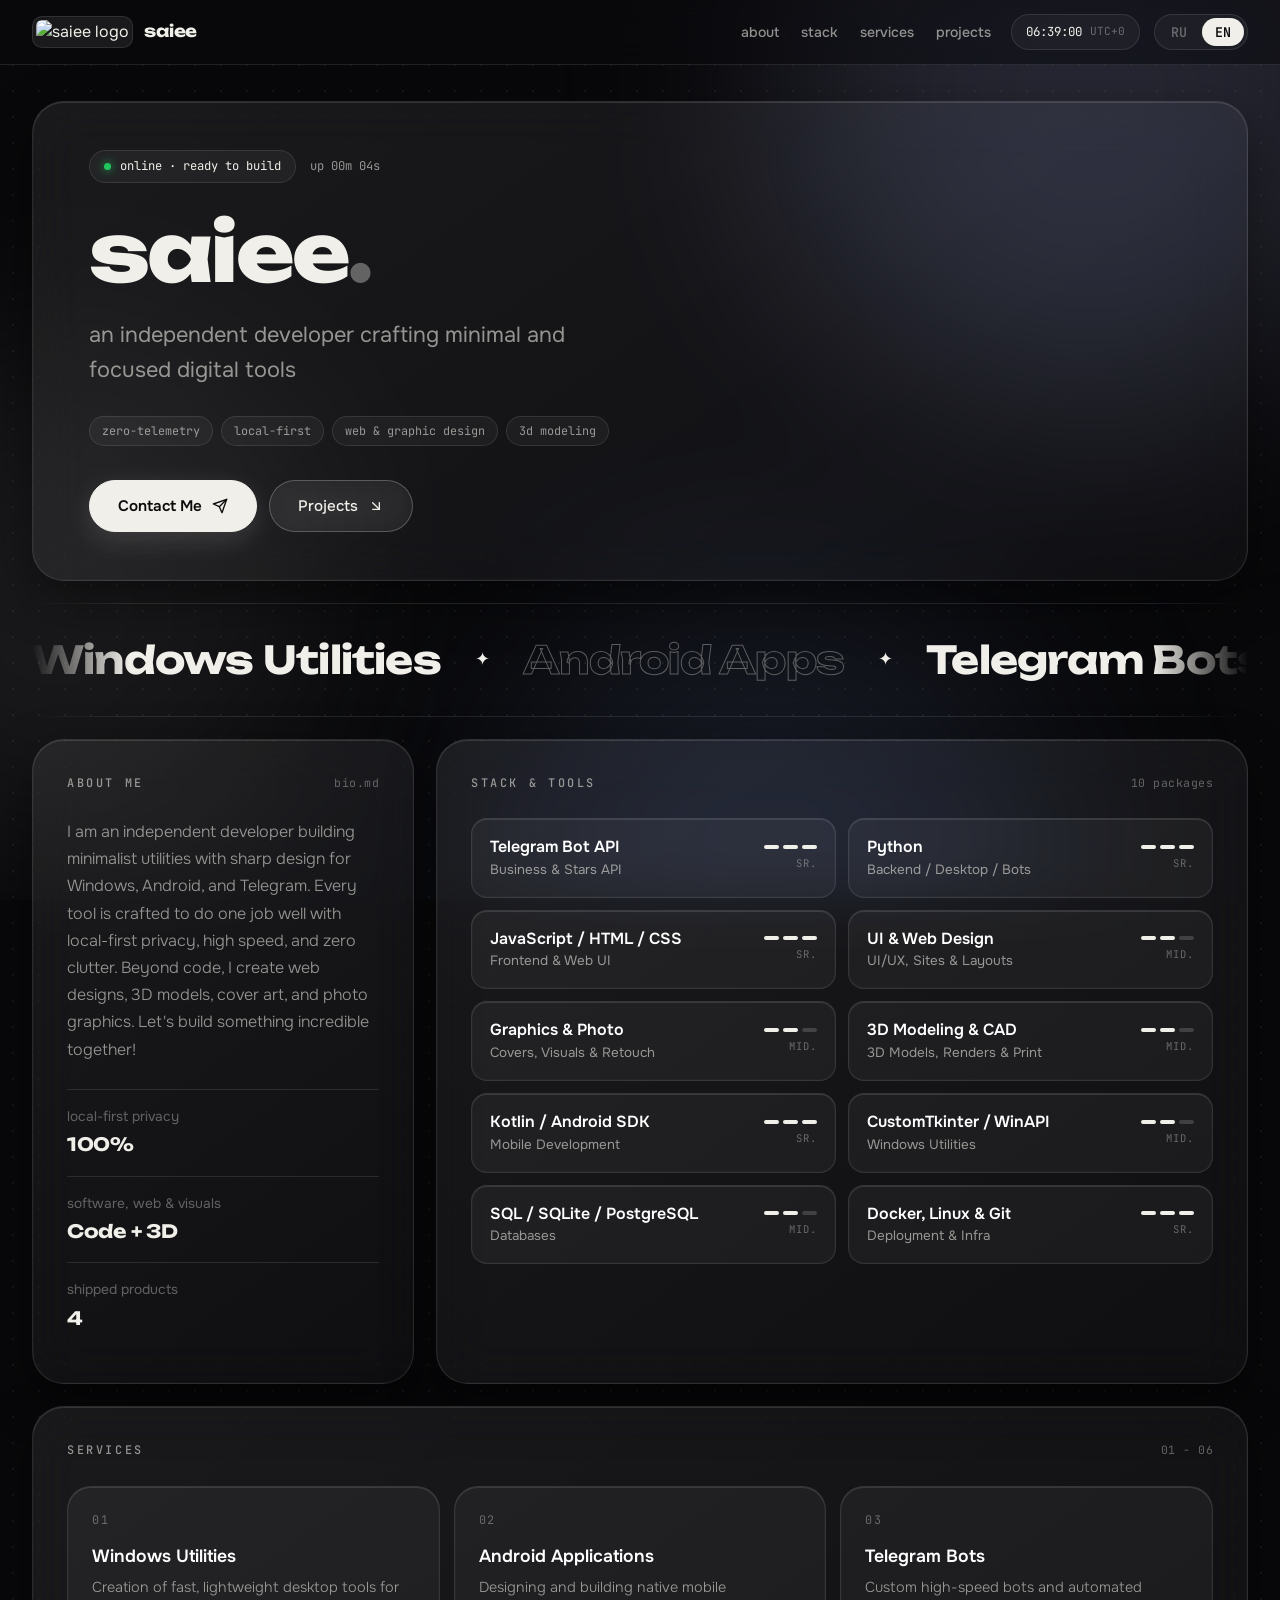
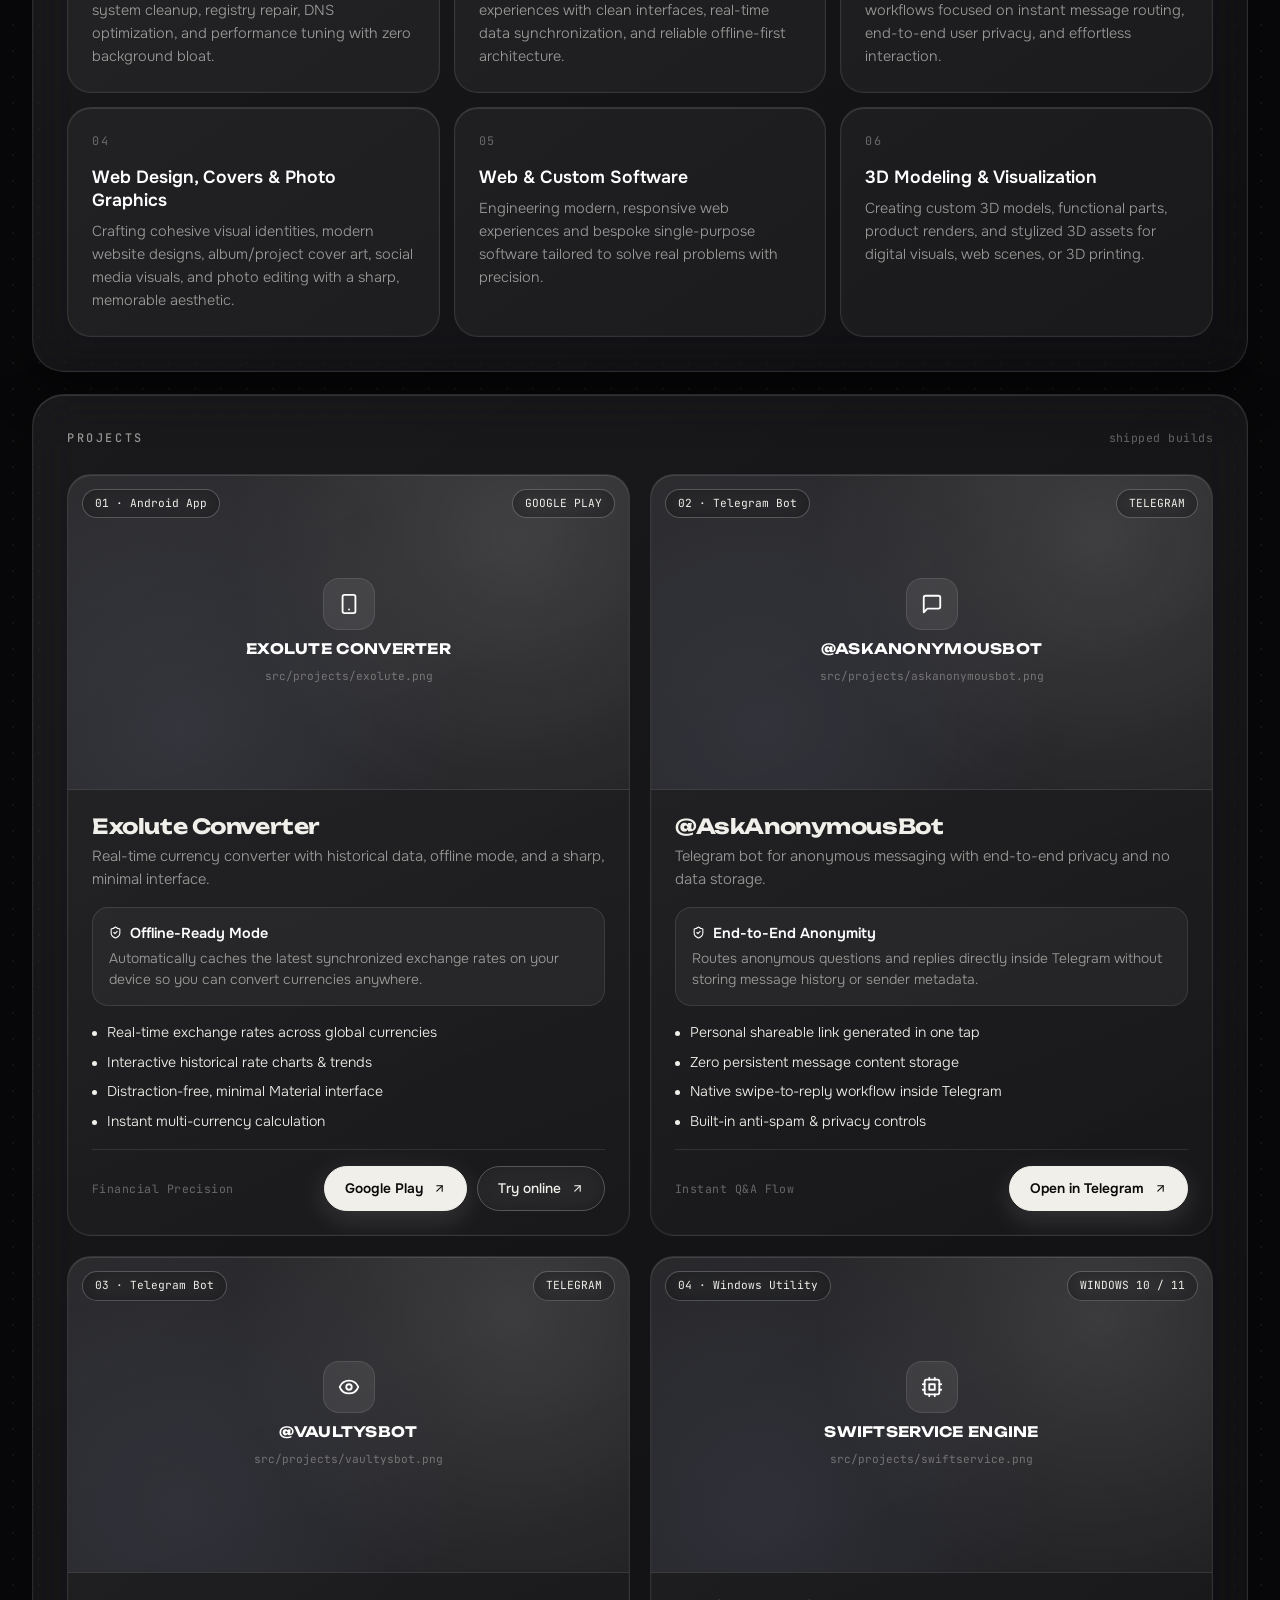
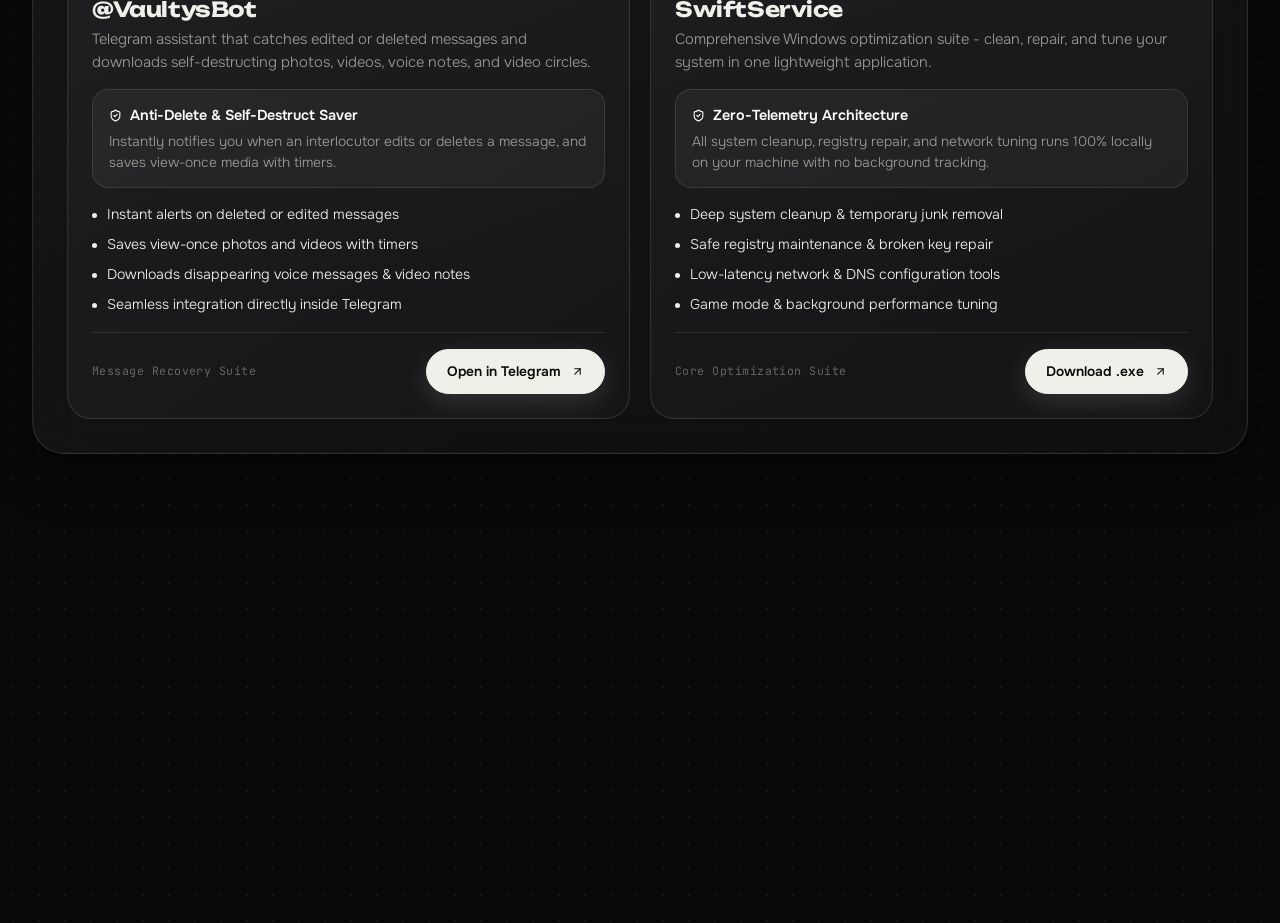
==== index.html @ 6a2e7cfb "Rebrand website to saiee at saiees.github.io" ====
<!DOCTYPE html>
<html lang="en">
<head>
  <meta charset="UTF-8" />
  <meta name="viewport" content="width=device-width, initial-scale=1.0" />
  <title>saiee</title>
  <meta name="description" content="Independent developer & designer building minimalist utilities for Windows, Android, and Telegram, alongside web design, 3D modeling, cover art, and photo editing." />
  <meta name="theme-color" content="#0A0A0A" />

  <meta property="og:type" content="website" />
  <meta property="og:title" content="saiee" />
  <meta property="og:description" content="Independent developer & designer crafting minimal digital tools, web interfaces, 3D models, and visual graphics." />
  <meta property="og:image" content="src/logo/nobg%20logo.png" />
  <meta name="twitter:card" content="summary" />

  <link rel="icon" type="image/png" href="src/logo/nobg%20logo.png" />
  <link rel="preconnect" href="https://fonts.googleapis.com" />
  <link rel="preconnect" href="https://fonts.gstatic.com" crossorigin />
  <link href="https://fonts.googleapis.com/css2?family=Unbounded:wght@500;600;700;800&family=Onest:wght@300;400;500;600;700&family=JetBrains+Mono:wght@400;500;600&display=swap" rel="stylesheet" />

  <link rel="stylesheet" href="style.css" />
  <meta name="google-site-verification" content="1pa9FhdwKQm_BB3OlZ02bd_W0ELYXAz_PWxXoKS_qEU" />
</head>
<body>
  <div class="bg-orbs" aria-hidden="true"><span class="orb orb-1"></span><span class="orb orb-2"></span><span class="orb orb-3"></span></div>

  <header class="site-header">
    <div class="header-inner">
      <a href="#" class="brand">
        <picture>
          <source srcset="src/logo/nobg%20logo.webp" type="image/webp" />
          <img src="src/logo/nobg%20logo.png" alt="saiee logo" class="brand-logo" width="32" height="32" decoding="async" />
        </picture>
        <span class="brand-name">saiee</span>
      </a>

      <div class="header-right">
        <nav class="header-nav" aria-label="Primary Navigation">
          <button type="button" data-scroll="about" data-i18n="nav.about" class="nav-link">about</button>
          <button type="button" data-scroll="stack" data-i18n="nav.stack" class="nav-link">stack</button>
          <button type="button" data-scroll="services" data-i18n="nav.services" class="nav-link">services</button>
          <button type="button" data-scroll="projects" data-i18n="nav.projects" class="nav-link">projects</button>
        </nav>

        <div class="clock-pill" title="Local Time">
          <span id="live-clock">--:--:--</span>
          <span id="live-tz" class="clock-tz"></span>
        </div>

        <div class="lang-switch" role="group" aria-label="Language switcher">
          <button type="button" data-lang="ru" class="lang-btn">RU</button>
          <button type="button" data-lang="en" class="lang-btn active">EN</button>
        </div>
      </div>
    </div>
  </header>

  <div class="page-container">



    <main class="main-stack">
      <section class="card hero-card" data-fade>
        <div class="hero-grid">
          <div class="hero-main">
            <div class="status-bar">
              <div class="status-pill">
                <span class="status-dot"></span>
                <span data-i18n="hero.status">online · ready to build</span>
              </div>
              <span class="meta-item" title="Session Uptime">
                <span data-i18n="hero.uptime">up</span>
                <span id="live-uptime">00m 00s</span>
              </span>
            </div>

            <h1 class="hero-title">saiee<span class="accent-dot">.</span></h1>

            <p class="hero-subtitle" data-i18n="hero.subtitle">
              an independent developer crafting minimal and focused digital tools
            </p>

            <div class="hero-tags">
              <span class="mini-tag">zero-telemetry</span>
              <span class="mini-tag">local-first</span>
              <span class="mini-tag">web & graphic design</span>
              <span class="mini-tag">3d modeling</span>
            </div>

            <div class="hero-actions">
              <button type="button" data-open-contact class="btn btn-primary">
                <span data-i18n="hero.contactBtn">Contact Me</span>
                <i data-icon="send" class="icon-sm"></i>
              </button>
              <button type="button" data-scroll="projects" class="btn btn-secondary">
                <span data-i18n="hero.projectsBtn">Projects</span>
                <i data-icon="arrow-down-right" class="icon-sm"></i>
              </button>
            </div>
          </div>
        </div>
      </section>

      <section class="marquee-card" aria-label="Tech stack ticker" data-fade>
        <div class="marquee-track" id="marquee-track"></div>
      </section>

      <div class="split-grid">
      <section id="about" class="card section-card" data-fade>
        <div class="section-head">
          <h2 class="section-title">
            <span data-i18n="about.title">about me</span>
          </h2>
          <span class="section-badge">bio.md</span>
        </div>

        <p class="about-paragraph" data-i18n="about.text">
          I am an independent developer building minimalist utilities with sharp design for Windows, Android, and Telegram. Every tool is crafted to do one job well with local-first privacy, high speed, and zero clutter. Beyond code, I create web designs, 3D models, cover art, and photo graphics. Let's build something incredible together!
        </p>

        <div class="stats-grid" id="stats-grid"></div>
      </section>

      <section id="stack" class="card section-card" data-fade>
        <div class="section-head">
          <h2 class="section-title">
            <span data-i18n="stack.title">stack & tools</span>
          </h2>
          <span class="section-badge" id="stack-count">dependencies</span>
        </div>

        <div id="stack-list" class="stack-grid"></div>
      </section>

      </div>

      <section id="services" class="card section-card" data-fade>
        <div class="section-head">
          <h2 class="section-title">
            <span data-i18n="services.title">services</span>
          </h2>
          <span class="section-badge">01 - 06</span>
        </div>

        <div id="services-list" class="services-list"></div>
      </section>

      <section id="projects" class="card section-card" data-fade>
        <div class="section-head">
          <h2 class="section-title">
            <span data-i18n="projects.title">projects</span>
          </h2>
          <span class="section-badge" data-i18n="projects.badge">shipped builds</span>
        </div>

        <div id="projects-list" class="projects-list"></div>
      </section>

      <section id="links" class="card section-card" data-fade>
        <div class="section-head">
          <h2 class="section-title">
            <span data-i18n="links.title">where to find me</span>
          </h2>
          <span class="section-badge">meow links</span>
        </div>

        <div id="socials-list" class="links-grid"></div>

        <div class="contact-banner">
          <div class="contact-banner-text">
            <span class="contact-banner-title" data-i18n="links.ctaTitle">Got an idea, design, or custom tool request?</span>
            <span class="contact-banner-sub" data-i18n="links.ctaSub">Direct form or email - fast response, zero bureaucracy.</span>
          </div>
          <button type="button" data-open-contact class="btn btn-primary btn-sm">
            <span data-i18n="links.ctaBtn">Let's Talk</span>
            <i data-icon="message-square" class="icon-sm"></i>
          </button>
        </div>
      </section>
    </main>

    <footer class="site-footer" data-fade>
      <div class="footer-top">
        <span class="footer-meta">opensource ◡ created at 2024</span>
      </div>
      <div class="footer-bottom">
        <span>© 2026 saiee · built with precision.</span>
        <button type="button" data-open-contact class="footer-link" data-i18n="footer.contact">direct contact →</button>
      </div>
    </footer>
  </div>

  <div id="contact-modal" class="modal" role="dialog" aria-modal="true" aria-labelledby="modal-title">
    <div class="modal-panel">
      <div class="modal-head">
        <div>
          <span class="modal-eyebrow" data-i18n="modal.eyebrow">Direct Contact</span>
          <h3 id="modal-title" class="modal-title" data-i18n="modal.title">Let's Talk</h3>
        </div>
        <button type="button" id="modal-close" class="icon-btn" aria-label="Close modal">
          <i data-icon="x" class="icon-md"></i>
        </button>
      </div>

      <p class="modal-desc" data-i18n="modal.desc">
        Have a project in mind? Reach out directly via email or send a message below.
      </p>

      <div class="modal-quick-links">
        <a href="mailto:nullwr@duck.com" class="chip-link">
          <i data-icon="send" class="icon-xs accent-icon"></i>
          <span>nullwr@duck.com</span>
        </a>

        <button type="button" id="modal-copy-email" class="chip-link">
          <span id="modal-copy-idle" class="chip-inner">
            <i data-icon="copy" class="icon-xs"></i>
            <span data-i18n="links.copyEmail">Copy Email</span>
          </span>
          <span id="modal-copy-done" class="chip-inner hidden">
            <i data-icon="check" class="icon-xs text-success"></i>
            <span data-i18n="links.copied">Copied</span>
          </span>
        </button>

        <a href="https://t.me/nullwr" target="_blank" rel="noopener noreferrer" class="chip-link">
          <span>Telegram</span>
          <i data-icon="arrow-up-right" class="icon-xs"></i>
        </a>

        <a href="https://www.paypal.com/paypalme/mentalhash" target="_blank" rel="noopener noreferrer" class="chip-link chip-support">
          <i data-icon="heart" class="icon-xs text-orange"></i>
          <span data-i18n="links.support">Support</span>
        </a>
      </div>

      <form id="contact-form" action="https://formsubmit.co/nullwr@duck.com" method="POST" class="contact-form">
        <input type="hidden" name="_captcha" value="false" />
        <input type="hidden" name="_subject" value="New message from saiees.github.io" />

        <div class="form-row">
          <input type="text" name="name" required maxlength="100" data-i18n-placeholder="modal.namePlaceholder" placeholder="Your name" class="form-input" />
          <input type="email" name="email" required maxlength="150" data-i18n-placeholder="modal.emailPlaceholder" placeholder="Your email" class="form-input" />
        </div>

        <textarea name="message" required maxlength="4000" rows="4" data-i18n-placeholder="modal.msgPlaceholder" placeholder="Tell me about your idea..." class="form-input form-textarea"></textarea>

        <p id="form-status" class="form-status hidden"></p>

        <div class="form-actions">
          <button type="submit" id="form-submit" class="btn btn-primary">
            <span id="form-submit-text" data-i18n="modal.sendBtn">Send Message</span>
            <i data-icon="send" class="icon-sm"></i>
          </button>
        </div>
      </form>
    </div>
  </div>

  <script src="script.js"></script>
</body>
</html>
---- style.css ----
/* ============ saiee — glass / wide ============ */
:root {
  --bg: #08080a;
  --text: #f1efe9;
  --text-muted: rgba(241, 239, 233, 0.58);
  --text-dim: rgba(241, 239, 233, 0.36);

  --accent-green: #22c55e;
  --cream: #f1efe9;

  --glass: rgba(255, 255, 255, 0.045);
  --glass-strong: rgba(255, 255, 255, 0.075);
  --glass-border: rgba(255, 255, 255, 0.10);
  --glass-border-hover: rgba(255, 255, 255, 0.24);
  --glass-shine: inset 0 1px 0 rgba(255, 255, 255, 0.10), inset 0 0 0 1px rgba(255, 255, 255, 0.02);
  --glass-shadow: 0 18px 50px rgba(0, 0, 0, 0.45);
  --blur: blur(26px) saturate(150%);

  --radius-xl: 32px;
  --radius-lg: 24px;
  --radius-md: 16px;
  --radius-sm: 10px;
  --radius-pill: 999px;

  --font-display: 'Unbounded', 'Onest', system-ui, sans-serif;
  --font-sans: 'Onest', -apple-system, BlinkMacSystemFont, 'Segoe UI', sans-serif;
  --font-mono: 'JetBrains Mono', ui-monospace, monospace;

  --container-width: 1240px;
  --gutter: 32px;
  --transition: 0.25s cubic-bezier(0.25, 0.1, 0.25, 1);
}

*, *::before, *::after { box-sizing: border-box; margin: 0; padding: 0; }

html {
  background: var(--bg);
  color: var(--text);
  font-family: var(--font-sans);
  scroll-behavior: smooth;
  scroll-padding-top: 90px;
  -webkit-font-smoothing: antialiased;
  -moz-osx-font-smoothing: grayscale;
  overflow-x: hidden;
}

body {
  min-height: 100vh;
  background-color: var(--bg);
  background-image: radial-gradient(rgba(255, 255, 255, 0.05) 1px, transparent 1px);
  background-size: 26px 26px;
  overflow-x: hidden;
  position: relative;
  line-height: 1.55;
  -webkit-tap-highlight-color: transparent;
}

a { color: inherit; text-decoration: none; }
button { font-family: inherit; color: inherit; background: none; border: none; cursor: pointer; }
a, button { touch-action: manipulation; -webkit-tap-highlight-color: transparent; }
ul { list-style: none; }
.hidden { display: none !important; }

/* ---------- background orbs (give the glass something to blur) ---------- */
.bg-orbs {
  position: fixed;
  inset: 0;
  pointer-events: none;
  z-index: 0;
  overflow: hidden;
  contain: strict;
  transform: translateZ(0);
}
.orb {
  position: absolute;
  border-radius: 50%;
  filter: blur(110px);
  transform: translateZ(0);
}
.orb-1 { width: 620px; height: 620px; top: -220px; right: -120px; background: rgba(190, 200, 255, 0.16); }
.orb-2 { width: 520px; height: 520px; top: 38%; left: -200px; background: rgba(255, 255, 255, 0.07); }
.orb-3 { width: 560px; height: 560px; bottom: -240px; right: 18%; background: rgba(150, 175, 255, 0.10); }

/* ---------- glass primitive ---------- */
.card {
  background: linear-gradient(145deg, rgba(255,255,255,0.075), rgba(255,255,255,0.03));
  border: 1px solid var(--glass-border);
  border-radius: var(--radius-xl);
  backdrop-filter: var(--blur);
  -webkit-backdrop-filter: var(--blur);
  box-shadow: var(--glass-shine), var(--glass-shadow);
}

.page-container {
  position: relative;
  z-index: 1;
  width: 100%;
  max-width: calc(var(--container-width) + var(--gutter) * 2);
  margin: 0 auto;
  padding: 36px var(--gutter) 64px;
}

.main-stack { display: flex; flex-direction: column; gap: 22px; }

/* ---------- header ---------- */
.site-header {
  position: sticky;
  top: 0;
  z-index: 50;
  background: rgba(10, 10, 12, 0.55);
  backdrop-filter: blur(22px) saturate(160%);
  -webkit-backdrop-filter: blur(22px) saturate(160%);
  border-bottom: 1px solid var(--glass-border);
  transform: translateZ(0);
}

.header-inner {
  max-width: calc(var(--container-width) + var(--gutter) * 2);
  margin: 0 auto;
  padding: 14px var(--gutter);
  display: flex;
  align-items: center;
  justify-content: space-between;
  gap: 16px;
}

.brand { display: inline-flex; align-items: center; gap: 11px; }

.brand-logo {
  width: 32px; height: 32px;
  border-radius: 10px;
  object-fit: contain;
  background: var(--glass-strong);
  border: 1px solid var(--glass-border);
  padding: 3px;
}

.brand-name {
  font-family: var(--font-display);
  font-weight: 700;
  font-size: 1.02rem;
  letter-spacing: -0.01em;
  color: var(--cream);
}

.header-right { display: flex; align-items: center; gap: 14px; }
.header-nav { display: flex; align-items: center; gap: 22px; margin-right: 6px; }

.nav-link {
  font-family: var(--font-sans);
  font-size: 0.88rem;
  font-weight: 500;
  color: var(--text-muted);
  transition: color var(--transition);
}

.clock-pill {
  display: inline-flex; align-items: center; gap: 8px;
  padding: 7px 14px;
  border-radius: var(--radius-pill);
  background: var(--glass);
  border: 1px solid var(--glass-border);
  font-family: var(--font-mono);
  font-size: 0.78rem;
  color: var(--text);
}
.clock-tz { color: var(--text-dim); font-size: 0.7rem; }

.lang-switch {
  display: inline-flex; align-items: center; gap: 2px;
  background: var(--glass);
  border: 1px solid var(--glass-border);
  border-radius: var(--radius-pill);
  padding: 3px;
  font-family: var(--font-mono);
  font-size: 0.72rem;
}
.lang-btn {
  color: var(--text-dim);
  font-weight: 600;
  padding: 5px 13px;
  border-radius: var(--radius-pill);
  transition: color var(--transition), background var(--transition);
}
.lang-btn.active { color: #0a0a0a; background: var(--cream); }

/* ---------- hero ---------- */
.hero-card { padding: 48px 56px; position: relative; overflow: hidden; }

.hero-grid { display: block; }

.status-bar {
  display: flex; flex-wrap: wrap; align-items: center; gap: 14px;
  margin-bottom: 30px;
  font-family: var(--font-mono);
  font-size: 0.76rem;
  color: var(--text-muted);
}

.status-pill {
  display: inline-flex; align-items: center; gap: 9px;
  padding: 6px 14px;
  border-radius: var(--radius-pill);
  background: var(--glass);
  border: 1px solid var(--glass-border);
  color: var(--text);
}
.status-dot {
  width: 7px; height: 7px; border-radius: 50%;
  background: var(--accent-green);
  box-shadow: 0 0 10px var(--accent-green);
  animation: pulse 2s infinite;
  will-change: transform, opacity;
}
@keyframes pulse { 0%,100% { opacity: 1; transform: scale(1); } 50% { opacity: .45; transform: scale(.9); } }

.hero-title {
  font-family: var(--font-display);
  font-size: clamp(2.3rem, 6.2vw, 5.6rem);
  font-weight: 800;
  line-height: 1;
  letter-spacing: -0.035em;
  color: var(--cream);
  margin-bottom: 26px;
  overflow-wrap: anywhere;
}
.accent-dot { color: var(--text-dim); }

.hero-subtitle {
  font-size: clamp(1.05rem, 1.7vw, 1.4rem);
  font-weight: 400;
  line-height: 1.6;
  color: var(--text-muted);
  max-width: 34ch;
  margin-bottom: 28px;
}

.hero-tags { display: flex; flex-wrap: wrap; gap: 8px; margin-bottom: 34px; }
.mini-tag {
  font-family: var(--font-mono);
  font-size: 0.74rem;
  color: var(--text-muted);
  background: var(--glass);
  border: 1px solid var(--glass-border);
  padding: 5px 12px;
  border-radius: var(--radius-pill);
}

.hero-actions { display: flex; flex-wrap: wrap; gap: 12px; }

/* ---------- buttons ---------- */
.btn {
  display: inline-flex; align-items: center; justify-content: center; gap: 10px;
  font-family: var(--font-sans);
  font-size: 0.95rem; font-weight: 500;
  padding: 15px 28px;
  border-radius: var(--radius-pill);
  transition: transform var(--transition), box-shadow var(--transition), background var(--transition), border-color var(--transition);
  user-select: none;
}
.btn:active { transform: scale(0.97); }

.btn-primary {
  background: var(--cream);
  color: #0a0a0a;
  font-weight: 600;
  border: 1px solid var(--cream);
  box-shadow: 0 8px 28px rgba(241, 239, 233, 0.14);
}

.btn-secondary {
  background: var(--glass);
  color: var(--text);
  border: 1px solid var(--glass-border-hover);
  backdrop-filter: blur(14px);
  -webkit-backdrop-filter: blur(14px);
}

.btn-sm { padding: 11px 20px; font-size: 0.86rem; }

/* ---------- marquee ---------- */
.marquee-card {
  position: relative;
  overflow: hidden;
  padding: 26px 0;
  border-top: 1px solid var(--glass-border);
  border-bottom: 1px solid var(--glass-border);
  -webkit-mask-image: linear-gradient(90deg, transparent, #000 8%, #000 92%, transparent);
  mask-image: linear-gradient(90deg, transparent, #000 8%, #000 92%, transparent);
}
.marquee-track {
  display: flex;
  width: max-content;
  animation: marquee 40s linear infinite;
  will-change: transform;
  transform: translate3d(0, 0, 0);
}

.marquee-item {
  display: inline-flex; align-items: center; gap: 34px;
  padding-right: 34px;
  font-family: var(--font-display);
  font-weight: 700;
  font-size: clamp(1.5rem, 3vw, 2.7rem);
  letter-spacing: -0.02em;
  white-space: nowrap;
}
.mq-solid { color: var(--cream); }
.mq-outline { color: transparent; -webkit-text-stroke: 1px rgba(241, 239, 233, 0.34); }
.marquee-sep { font-family: var(--font-sans); font-size: 1.1rem; color: var(--cream); font-weight: 400; }
@keyframes marquee { to { transform: translateX(-50%); } }

/* ---------- sections ---------- */
.section-card { padding: 34px; transition: border-color var(--transition); }

.split-grid {
  display: grid;
  grid-template-columns: minmax(300px, 0.8fr) minmax(0, 1.7fr);
  gap: 22px;
  align-items: stretch;
}

.section-head {
  display: flex; align-items: center; justify-content: space-between; gap: 10px;
  margin-bottom: 26px;
}
.section-title {
  font-family: var(--font-mono);
  font-size: 0.74rem;
  font-weight: 500;
  letter-spacing: 0.22em;
  text-transform: uppercase;
  color: var(--text-muted);
}
.section-badge {
  font-family: var(--font-mono);
  font-size: 0.72rem;
  color: var(--text-dim);
  letter-spacing: 0.04em;
}

/* about */
.about-paragraph {
  font-size: 1rem;
  font-weight: 300;
  line-height: 1.7;
  color: var(--text-muted);
  margin-bottom: 26px;
}
.stats-grid { display: flex; flex-direction: column; }
.stat-box {
  display: flex; flex-direction: column-reverse; gap: 4px;
  padding: 16px 0;
  border-top: 1px solid var(--glass-border);
}
.stat-value {
  font-family: var(--font-display);
  font-size: 1.15rem;
  font-weight: 700;
  letter-spacing: -0.02em;
  color: var(--cream);
}
.stat-label { font-size: 0.86rem; color: var(--text-dim); }

/* stack */
.stack-grid { display: grid; grid-template-columns: repeat(2, minmax(0, 1fr)); gap: 12px; }
.stack-item {
  background: var(--glass);
  border: 1px solid var(--glass-border);
  box-shadow: var(--glass-shine);
  border-radius: var(--radius-md);
  padding: 16px 18px;
  display: flex; align-items: center; justify-content: space-between; gap: 12px;
  transition: border-color var(--transition), background var(--transition), transform var(--transition);
}
.stack-left { display: flex; flex-direction: column; min-width: 0; }
.stack-name { font-size: 1rem; font-weight: 600; color: #fff; }
.stack-cat { font-size: 0.84rem; color: var(--text-muted); }

.stack-level { display: flex; flex-direction: column; align-items: flex-end; gap: 6px; flex-shrink: 0; }
.lvl-dashes { display: inline-flex; gap: 4px; }
.lvl-dash { width: 15px; height: 4px; border-radius: 4px; background: rgba(255,255,255,0.16); }
.lvl-dash.on { background: var(--cream); }
.lvl-label { font-family: var(--font-mono); font-size: 0.66rem; letter-spacing: 0.1em; text-transform: uppercase; color: var(--text-dim); }

/* services */
.services-list { display: grid; grid-template-columns: repeat(3, minmax(0, 1fr)); gap: 14px; }
.service-item {
  background: var(--glass);
  border: 1px solid var(--glass-border);
  box-shadow: var(--glass-shine);
  border-radius: var(--radius-lg);
  padding: 24px;
  display: flex; flex-direction: column; gap: 16px;
  transition: border-color var(--transition), background var(--transition), transform var(--transition);
}
.service-num { font-family: var(--font-mono); font-size: 0.74rem; letter-spacing: 0.14em; color: var(--text-dim); }
.service-body { display: flex; flex-direction: column; gap: 8px; }
.service-title { font-size: 1.1rem; font-weight: 600; line-height: 1.3; color: #fff; }
.service-desc { font-size: 0.9rem; font-weight: 300; line-height: 1.6; color: var(--text-muted); }

/* projects */
.projects-list { display: grid; grid-template-columns: repeat(2, minmax(0, 1fr)); gap: 20px; }
.project-card {
  background: linear-gradient(160deg, rgba(255,255,255,0.06), rgba(255,255,255,0.02));
  border: 1px solid var(--glass-border);
  box-shadow: var(--glass-shine);
  border-radius: var(--radius-lg);
  overflow: hidden;
  display: flex; flex-direction: column;
  transition: border-color var(--transition), transform var(--transition);
}

.project-media {
  position: relative; width: 100%; aspect-ratio: 16 / 9;
  background: rgba(255,255,255,0.03);
  overflow: hidden;
  border-bottom: 1px solid var(--glass-border);
}
.project-picture { display: block; width: 100%; height: 100%; }
.project-img { width: 100%; height: 100%; object-fit: cover; display: block; transition: transform 0.5s cubic-bezier(0.25,0.1,0.25,1), opacity 0.3s ease; }

.project-placeholder {
  position: absolute; inset: 0;
  display: flex; flex-direction: column; align-items: center; justify-content: center; gap: 8px;
  padding: 20px; text-align: center;
  background:
    radial-gradient(circle at 80% 20%, rgba(255,255,255,0.10), transparent 55%),
    radial-gradient(circle at 20% 80%, rgba(180,195,255,0.08), transparent 55%);
}
.placeholder-icon-wrap {
  width: 52px; height: 52px; border-radius: 16px;
  background: var(--glass-strong); border: 1px solid var(--glass-border);
  display: flex; align-items: center; justify-content: center; color: #fff;
}
.placeholder-title { font-family: var(--font-display); font-weight: 700; font-size: 0.9rem; letter-spacing: 0.02em; color: #fff; }
.placeholder-sub { font-family: var(--font-mono); font-size: 0.7rem; color: var(--text-dim); }

.project-badges-overlay {
  position: absolute; top: 14px; left: 14px; right: 14px;
  display: flex; align-items: center; justify-content: space-between; gap: 8px;
  pointer-events: none; z-index: 2;
}
.badge-pill {
  font-family: var(--font-mono); font-size: 0.7rem;
  padding: 5px 12px; border-radius: var(--radius-pill);
  background: rgba(10,10,12,0.5);
  border: 1px solid var(--glass-border-hover);
  color: var(--text);
  backdrop-filter: blur(12px); -webkit-backdrop-filter: blur(12px);
}

.gallery-controls { position: absolute; bottom: 12px; right: 14px; display: flex; gap: 6px; z-index: 3; }
.gallery-btn {
  width: 32px; height: 32px; border-radius: 50%;
  background: rgba(10,10,12,0.55);
  border: 1px solid var(--glass-border-hover);
  backdrop-filter: blur(10px); -webkit-backdrop-filter: blur(10px);
  color: #fff; display: inline-flex; align-items: center; justify-content: center;
  transition: background var(--transition), color var(--transition);
}

.project-content { padding: 24px; display: flex; flex-direction: column; gap: 16px; flex: 1; }
.project-name { font-family: var(--font-display); font-size: 1.3rem; font-weight: 700; letter-spacing: -0.02em; line-height: 1.2; color: var(--cream); margin-bottom: 6px; }
.project-sub { font-size: 0.92rem; font-weight: 300; line-height: 1.55; color: var(--text-muted); }

.project-highlight {
  background: var(--glass);
  border: 1px solid var(--glass-border);
  border-radius: var(--radius-md);
  padding: 14px 16px;
}
.project-highlight-title { font-size: 0.9rem; font-weight: 600; color: #fff; margin-bottom: 4px; display: flex; align-items: center; gap: 8px; }
.project-highlight-desc { font-size: 0.86rem; font-weight: 300; line-height: 1.55; color: var(--text-muted); }

.project-features { display: grid; grid-template-columns: 1fr; gap: 8px; }
.project-feature-item { display: flex; align-items: flex-start; gap: 10px; font-size: 0.88rem; font-weight: 300; color: var(--text); }
.feature-dot { width: 5px; height: 5px; border-radius: 50%; background: var(--cream); margin-top: 9px; flex-shrink: 0; }

.project-actions { display: flex; flex-wrap: wrap; gap: 10px; max-width: 100%; }
.project-actions .btn { white-space: nowrap; }
.project-online { background: transparent; }

.project-footer {
  display: flex; flex-wrap: wrap; align-items: center; justify-content: space-between; gap: 12px;
  padding-top: 16px; margin-top: auto;
  border-top: 1px solid var(--glass-border);
}
.project-meta-tag { font-family: var(--font-mono); font-size: 0.72rem; letter-spacing: 0.04em; color: var(--text-dim); }

/* links */
.links-grid { display: grid; grid-template-columns: repeat(4, minmax(0, 1fr)); gap: 12px; margin-bottom: 18px; }
.social-card {
  background: var(--glass);
  border: 1px solid var(--glass-border);
  box-shadow: var(--glass-shine);
  border-radius: var(--radius-md);
  padding: 18px 20px;
  display: flex; align-items: center; justify-content: space-between; gap: 12px;
  text-align: left; width: 100%;
  transition: border-color var(--transition), background var(--transition), transform var(--transition);
}
.social-info { display: flex; flex-direction: column; min-width: 0; }
.social-label { font-size: 0.95rem; font-weight: 600; color: #fff; }
.social-handle { font-family: var(--font-mono); font-size: 0.74rem; color: var(--text-muted); white-space: nowrap; overflow: hidden; text-overflow: ellipsis; }

.contact-banner {
  background: linear-gradient(120deg, rgba(255,255,255,0.09), rgba(255,255,255,0.025));
  border: 1px solid var(--glass-border-hover);
  box-shadow: var(--glass-shine);
  border-radius: var(--radius-lg);
  padding: 22px 26px;
  display: flex; flex-wrap: wrap; align-items: center; justify-content: space-between; gap: 16px;
}
.contact-banner-text { display: flex; flex-direction: column; gap: 3px; }
.contact-banner-title { font-size: 1.05rem; font-weight: 600; color: #fff; }
.contact-banner-sub { font-size: 0.88rem; color: var(--text-muted); }

/* footer */
.site-footer {
  padding: 28px 4px 0;
  display: flex; flex-direction: column; gap: 8px;
  font-family: var(--font-mono); font-size: 0.76rem; color: var(--text-dim);
}
.footer-top, .footer-bottom { display: flex; align-items: center; justify-content: space-between; flex-wrap: wrap; gap: 8px; }
.footer-link { font-family: var(--font-mono); font-size: 0.76rem; color: var(--text-muted); transition: color var(--transition); }

/* ---------- modal ---------- */
.modal {
  position: fixed; inset: 0; z-index: 100;
  background: rgba(5,5,7,0.6);
  backdrop-filter: blur(16px); -webkit-backdrop-filter: blur(16px);
  display: flex; align-items: center; justify-content: center;
  padding: 16px;
  opacity: 0; pointer-events: none;
  transition: opacity 0.25s ease;
}
.modal.open { opacity: 1; pointer-events: auto; }

.modal-panel {
  width: 100%; max-width: 580px; max-height: 92vh; overflow-y: auto;
  background: linear-gradient(145deg, rgba(255,255,255,0.11), rgba(255,255,255,0.04));
  border: 1px solid rgba(255,255,255,0.16);
  border-radius: var(--radius-xl);
  padding: 32px;
  backdrop-filter: var(--blur); -webkit-backdrop-filter: var(--blur);
  box-shadow: var(--glass-shine), 0 30px 80px rgba(0,0,0,0.7);
  transform: scale(0.95) translateY(14px); opacity: 0;
  transition: transform 0.25s ease, opacity 0.25s ease;
}
.modal.open .modal-panel { transform: none; opacity: 1; }

.modal-head { display: flex; align-items: flex-start; justify-content: space-between; gap: 12px; margin-bottom: 12px; }
.modal-eyebrow { font-family: var(--font-mono); font-size: 0.72rem; color: var(--text-muted); text-transform: uppercase; letter-spacing: 0.2em; }
.modal-title { font-family: var(--font-display); font-size: 1.7rem; font-weight: 800; letter-spacing: -0.03em; line-height: 1.15; color: var(--cream); margin-top: 4px; }

.icon-btn {
  width: 38px; height: 38px; border-radius: 50%;
  background: var(--glass); border: 1px solid var(--glass-border);
  display: inline-flex; align-items: center; justify-content: center;
  color: var(--text-muted);
  transition: background var(--transition), color var(--transition);
}

.modal-desc { font-size: 0.95rem; font-weight: 300; line-height: 1.6; color: var(--text-muted); margin-bottom: 18px; }
.modal-quick-links { display: flex; flex-wrap: wrap; gap: 8px; margin-bottom: 20px; }

.chip-link {
  display: inline-flex; align-items: center; gap: 7px;
  padding: 8px 14px; border-radius: var(--radius-pill);
  background: var(--glass); border: 1px solid var(--glass-border);
  font-family: var(--font-mono); font-size: 0.75rem; color: var(--text);
  transition: background var(--transition), border-color var(--transition);
}
.chip-support { background: var(--glass-strong); border-color: rgba(255,255,255,0.25); }
.chip-inner { display: inline-flex; align-items: center; gap: 7px; }

.contact-form { display: flex; flex-direction: column; gap: 12px; }
.form-row { display: grid; grid-template-columns: 1fr 1fr; gap: 12px; }
.form-input {
  width: 100%;
  background: rgba(255,255,255,0.04);
  border: 1px solid var(--glass-border);
  border-radius: var(--radius-md);
  padding: 14px 16px;
  color: var(--text);
  font-family: var(--font-sans); font-size: 0.95rem;
  transition: border-color var(--transition), background var(--transition);
}
.form-input::placeholder { color: var(--text-dim); }
.form-input:focus { outline: none; border-color: var(--cream); background: rgba(255,255,255,0.07); }
.form-textarea { resize: vertical; min-height: 110px; }
.form-status { font-family: var(--font-mono); font-size: 0.8rem; }
.status-ok { color: var(--accent-green); }
.status-err { color: #f87171; }
.form-actions { display: flex; justify-content: flex-end; padding-top: 4px; }

/* icons */
.icon-xs { width: 13px; height: 13px; flex-shrink: 0; }
.icon-sm { width: 16px; height: 16px; flex-shrink: 0; }
.icon-md { width: 18px; height: 18px; flex-shrink: 0; }
.icon-lg { width: 22px; height: 22px; flex-shrink: 0; }
.accent-icon, .text-orange { color: #fff; }
.text-success { color: var(--accent-green); }

/* ---------- active tap feedback ---------- */
.btn:active { transform: scale(0.97); }
.stack-item:active, .service-item:active, .social-card:active { transform: scale(0.985); }
.chip-link:active, .icon-btn:active, .gallery-btn:active { transform: scale(0.94); }

/* ---------- desktop-only hovers (prevents touch-scroll stutter on mobile) ---------- */
@media (hover: hover) and (pointer: fine) {
  .nav-link:hover { color: #fff; }
  .lang-btn:hover { color: #fff; }
  .btn-primary:hover { transform: translateY(-2px); background: #fff; box-shadow: 0 12px 34px rgba(241, 239, 233, 0.24); }
  .btn-secondary:hover { background: var(--glass-strong); border-color: rgba(255,255,255,0.4); }
  .section-card:hover { border-color: var(--glass-border-hover); }
  .stack-item:hover { border-color: var(--glass-border-hover); background: var(--glass-strong); transform: translateY(-2px); }
  .service-item:hover { background: var(--glass-strong); border-color: var(--glass-border-hover); transform: translateY(-3px); }
  .project-card:hover { border-color: var(--glass-border-hover); transform: translateY(-3px); }
  .project-card:hover .project-img { transform: scale(1.04); }
  .gallery-btn:hover { background: var(--cream); color: #000; }
  .social-card:hover { border-color: var(--glass-border-hover); background: var(--glass-strong); transform: translateY(-2px); }
  .footer-link:hover { color: #fff; }
  .icon-btn:hover { background: var(--glass-strong); color: #fff; }
  .chip-link:hover { background: var(--glass-strong); border-color: var(--glass-border-hover); }
}

/* ---------- responsive ---------- */
@media (max-width: 1100px) {
  .split-grid { grid-template-columns: 1fr; }
  .services-list { grid-template-columns: repeat(2, minmax(0, 1fr)); }
  .links-grid { grid-template-columns: repeat(2, minmax(0, 1fr)); }
  .hero-card { padding: 40px 36px; }
}

@media (max-width: 900px) {
  .projects-list { grid-template-columns: 1fr; }
  .header-nav { display: none; }
}

/* mobile GPU & rendering optimizations (prevents lag without changing visual style) */
@media (max-width: 900px), (hover: none) and (pointer: coarse) {
  :root {
    --blur: blur(12px);
    --glass-shadow: 0 10px 30px rgba(0, 0, 0, 0.35);
  }

  .bg-orbs {
    contain: strict;
  }

  .orb {
    filter: none;
  }

  .orb-1 {
    width: 480px;
    height: 480px;
    background: radial-gradient(circle, rgba(190, 200, 255, 0.18) 0%, rgba(190, 200, 255, 0.08) 40%, transparent 70%);
  }

  .orb-2 {
    width: 420px;
    height: 420px;
    background: radial-gradient(circle, rgba(255, 255, 255, 0.09) 0%, rgba(255, 255, 255, 0.03) 40%, transparent 70%);
  }

  .orb-3 {
    width: 460px;
    height: 460px;
    background: radial-gradient(circle, rgba(150, 175, 255, 0.12) 0%, rgba(150, 175, 255, 0.04) 40%, transparent 70%);
  }

  .site-header {
    background: rgba(10, 10, 12, 0.84);
    backdrop-filter: blur(10px);
    -webkit-backdrop-filter: blur(10px);
  }

  .card {
    contain: paint;
  }

  .badge-pill {
    background: rgba(10, 10, 12, 0.8);
    backdrop-filter: none;
    -webkit-backdrop-filter: none;
  }

  .gallery-btn {
    background: rgba(10, 10, 12, 0.8);
    backdrop-filter: none;
    -webkit-backdrop-filter: none;
  }

  .btn-secondary {
    background: var(--glass-strong);
    backdrop-filter: none;
    -webkit-backdrop-filter: none;
  }

  .modal {
    backdrop-filter: blur(10px);
    -webkit-backdrop-filter: blur(10px);
  }

  .modal-panel {
    backdrop-filter: blur(12px);
    -webkit-backdrop-filter: blur(12px);
  }
}

@media (max-width: 600px) {
  :root { --gutter: 14px; --radius-xl: 26px; }
  .page-container { padding-top: 18px; }
  .hero-card { padding: 26px 20px; }
  .section-card { padding: 22px 18px; }
  .services-list, .stack-grid, .links-grid, .form-row { grid-template-columns: 1fr; }
  .clock-pill { display: none; }
  .project-footer { flex-direction: column; align-items: stretch; }
  .project-footer .btn { width: 100%; }
  .project-actions { flex-direction: column; }
  .modal-panel { padding: 24px 20px; }
}

@media (prefers-reduced-motion: reduce) {
  *, *::before, *::after {
    animation-duration: 0.01ms !important;
    animation-iteration-count: 1 !important;
    transition-duration: 0.01ms !important;
    scroll-behavior: auto !important;
  }
}
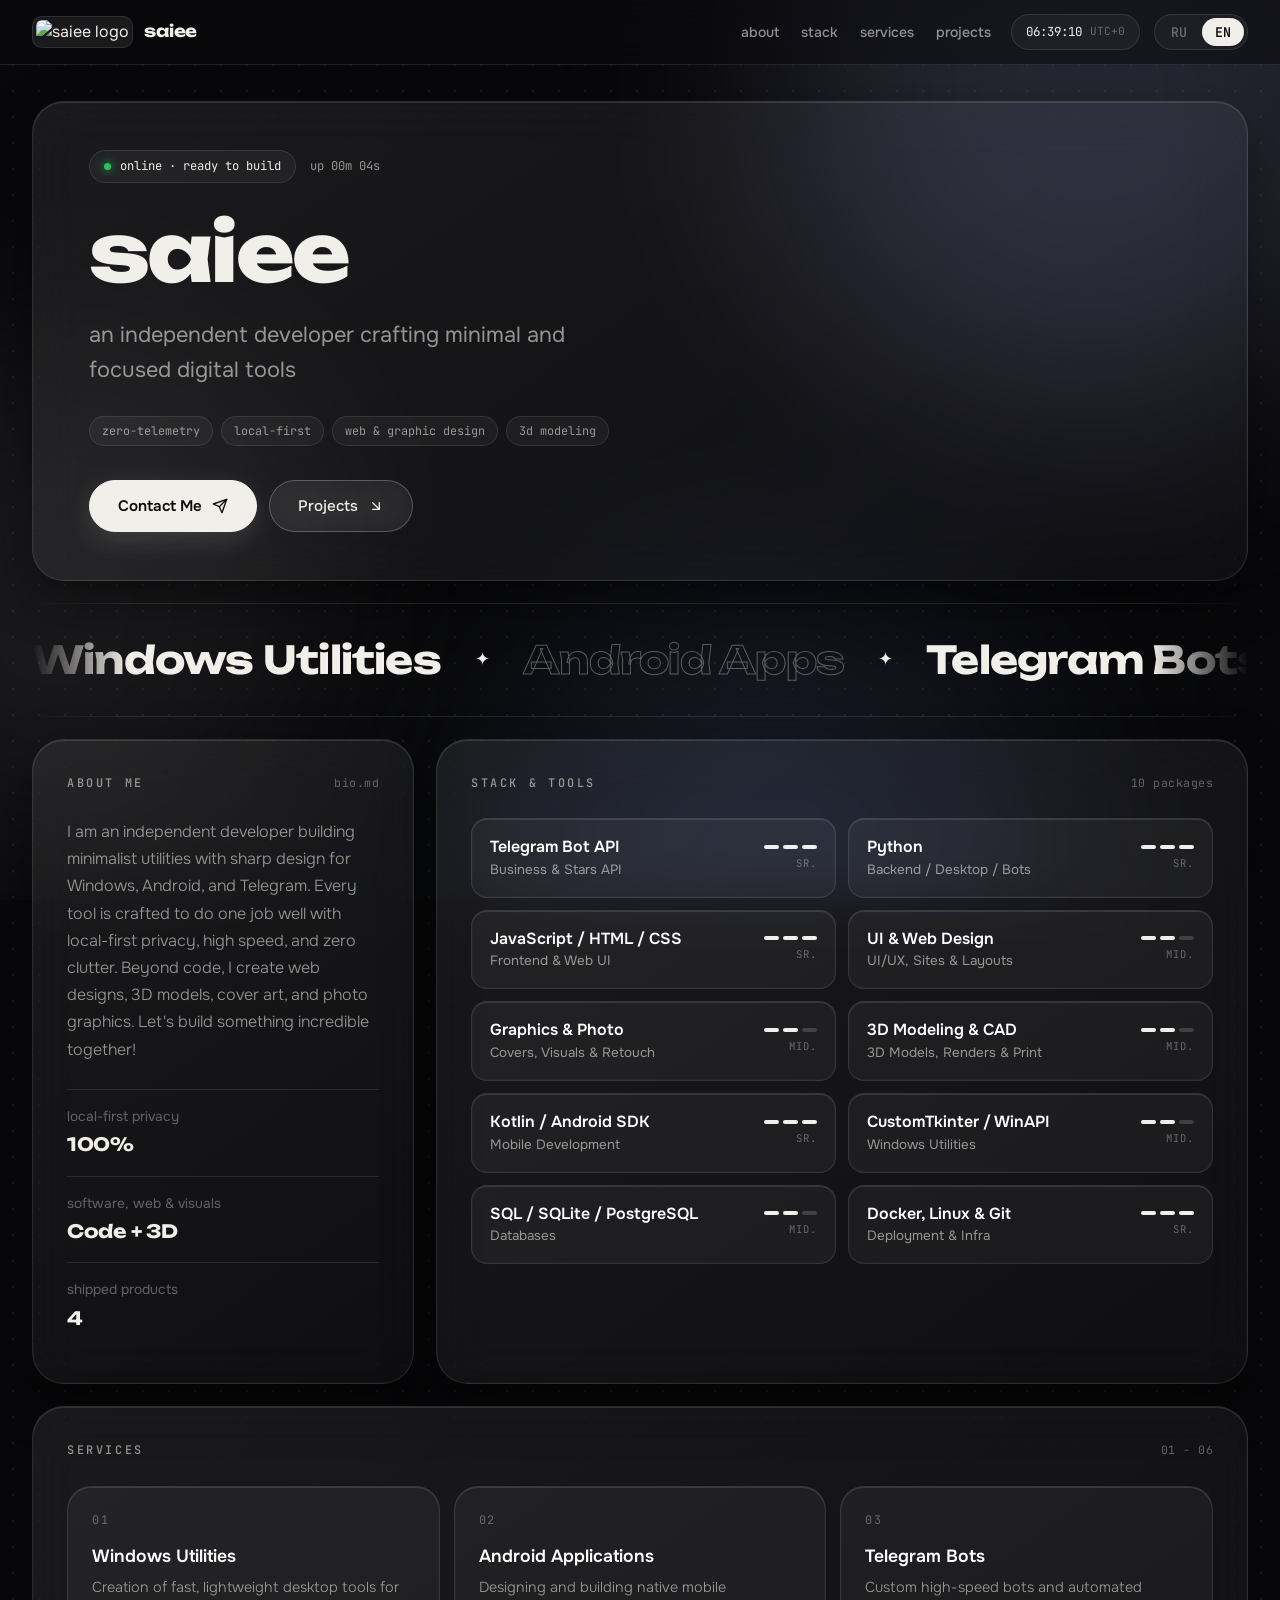
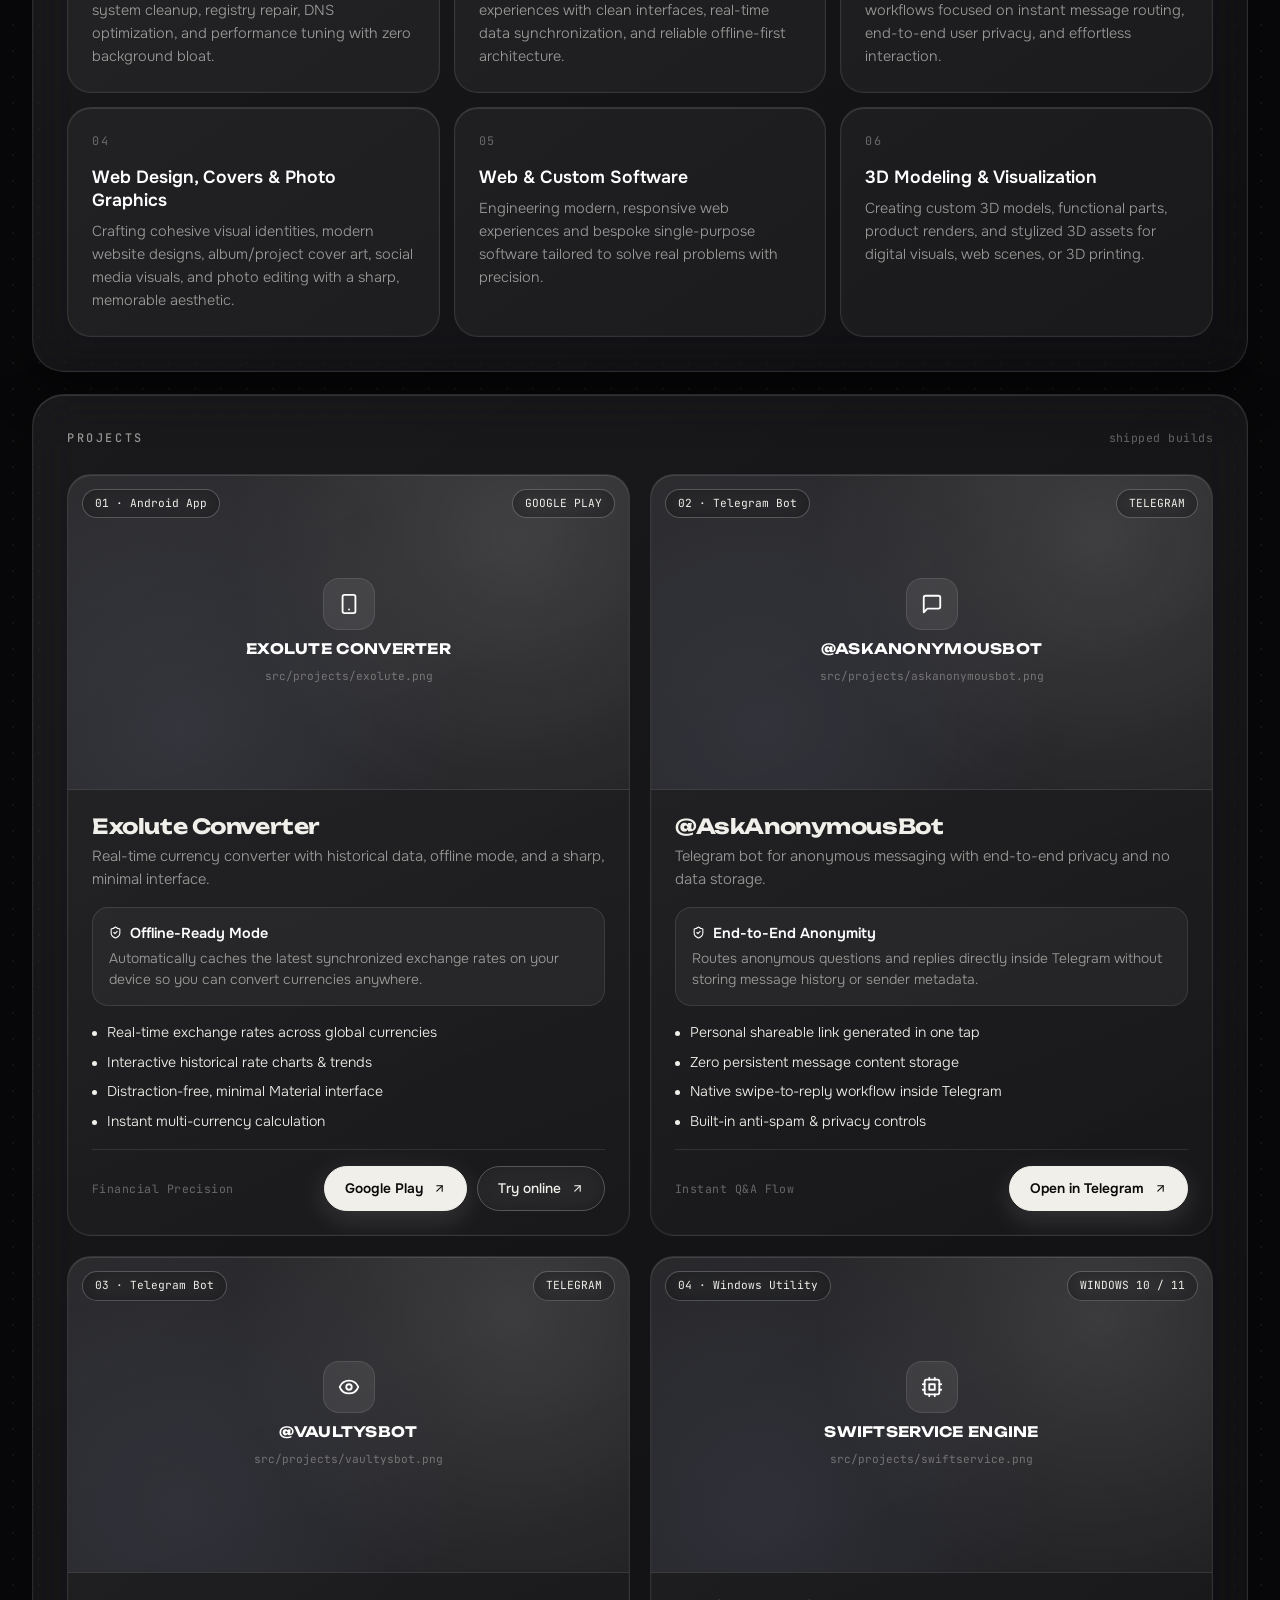
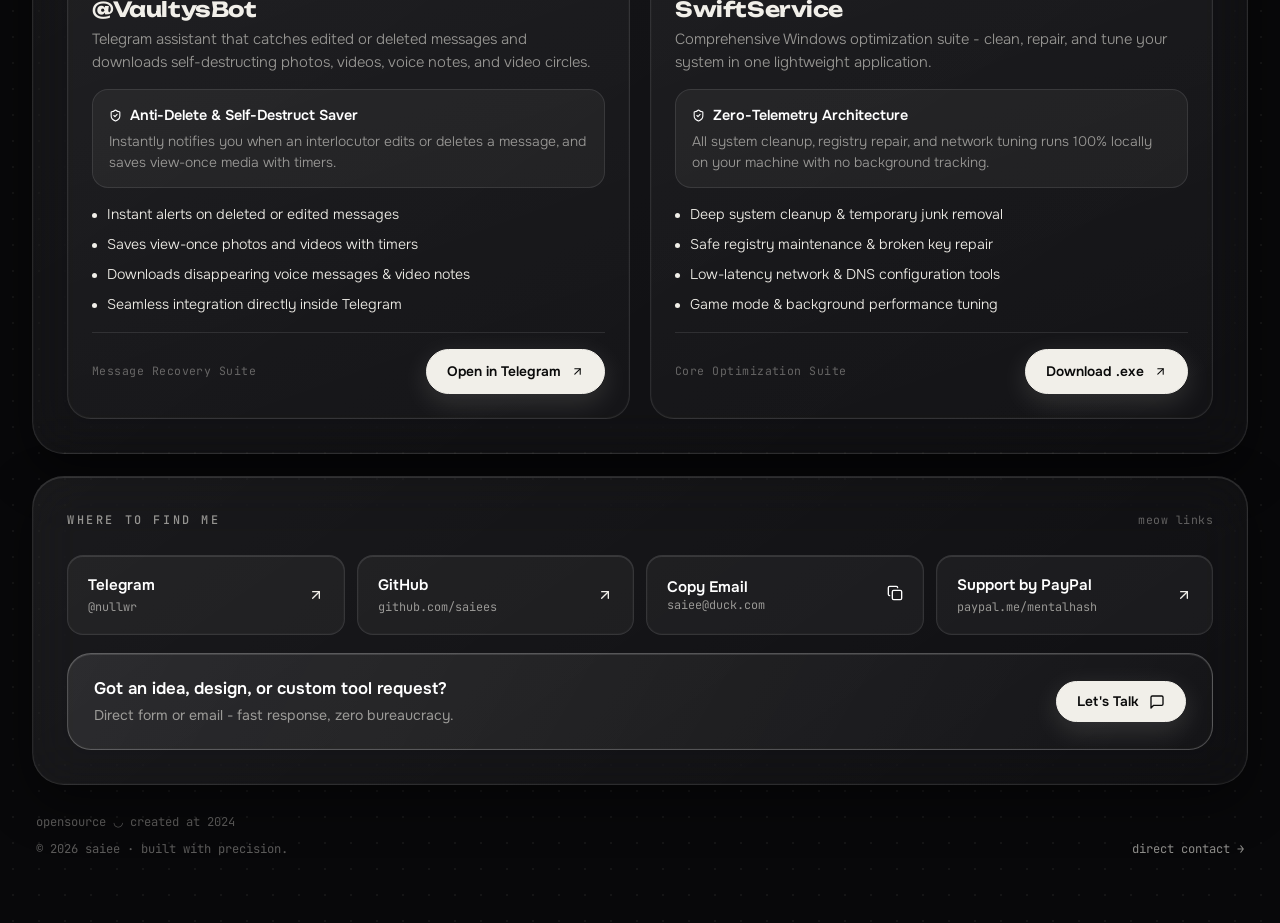
==== commit 76870182: "Update contact email to saiee@duck.com across multiple files" ====
--- a/index.html
+++ b/index.html
@@ -74,7 +74,7 @@
               </span>
             </div>
 
-            <h1 class="hero-title">saiee<span class="accent-dot">.</span></h1>
+            <h1 class="hero-title">saiee<span class="accent-dot"></span></h1>
 
             <p class="hero-subtitle" data-i18n="hero.subtitle">
               an independent developer crafting minimal and focused digital tools
@@ -207,9 +207,9 @@
       </p>
 
       <div class="modal-quick-links">
-        <a href="mailto:nullwr@duck.com" class="chip-link">
+        <a href="mailto:saiee@duck.com" class="chip-link">
           <i data-icon="send" class="icon-xs accent-icon"></i>
-          <span>nullwr@duck.com</span>
+          <span>saiee@duck.com</span>
         </a>
 
         <button type="button" id="modal-copy-email" class="chip-link">
@@ -234,7 +234,7 @@
         </a>
       </div>
 
-      <form id="contact-form" action="https://formsubmit.co/nullwr@duck.com" method="POST" class="contact-form">
+      <form id="contact-form" action="https://formsubmit.co/saiee@duck.com" method="POST" class="contact-form">
         <input type="hidden" name="_captcha" value="false" />
         <input type="hidden" name="_subject" value="New message from saiees.github.io" />
 
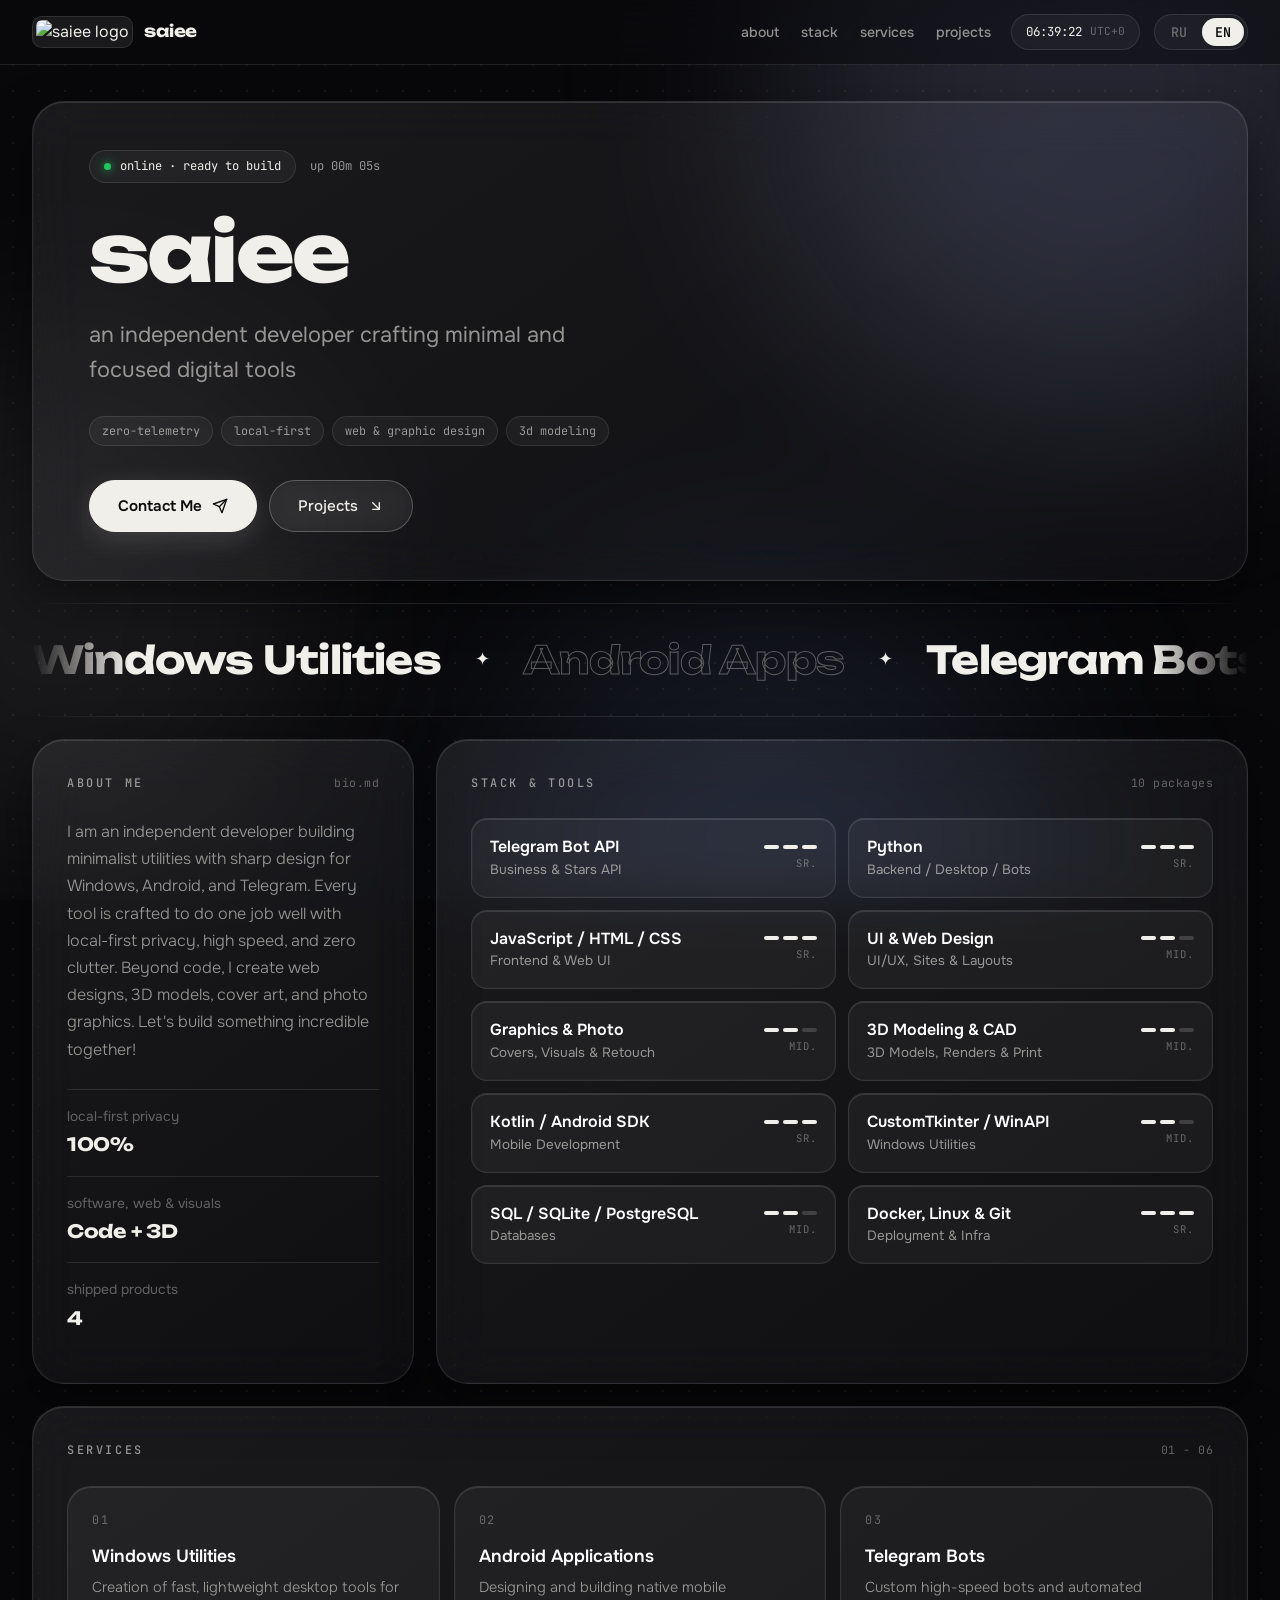
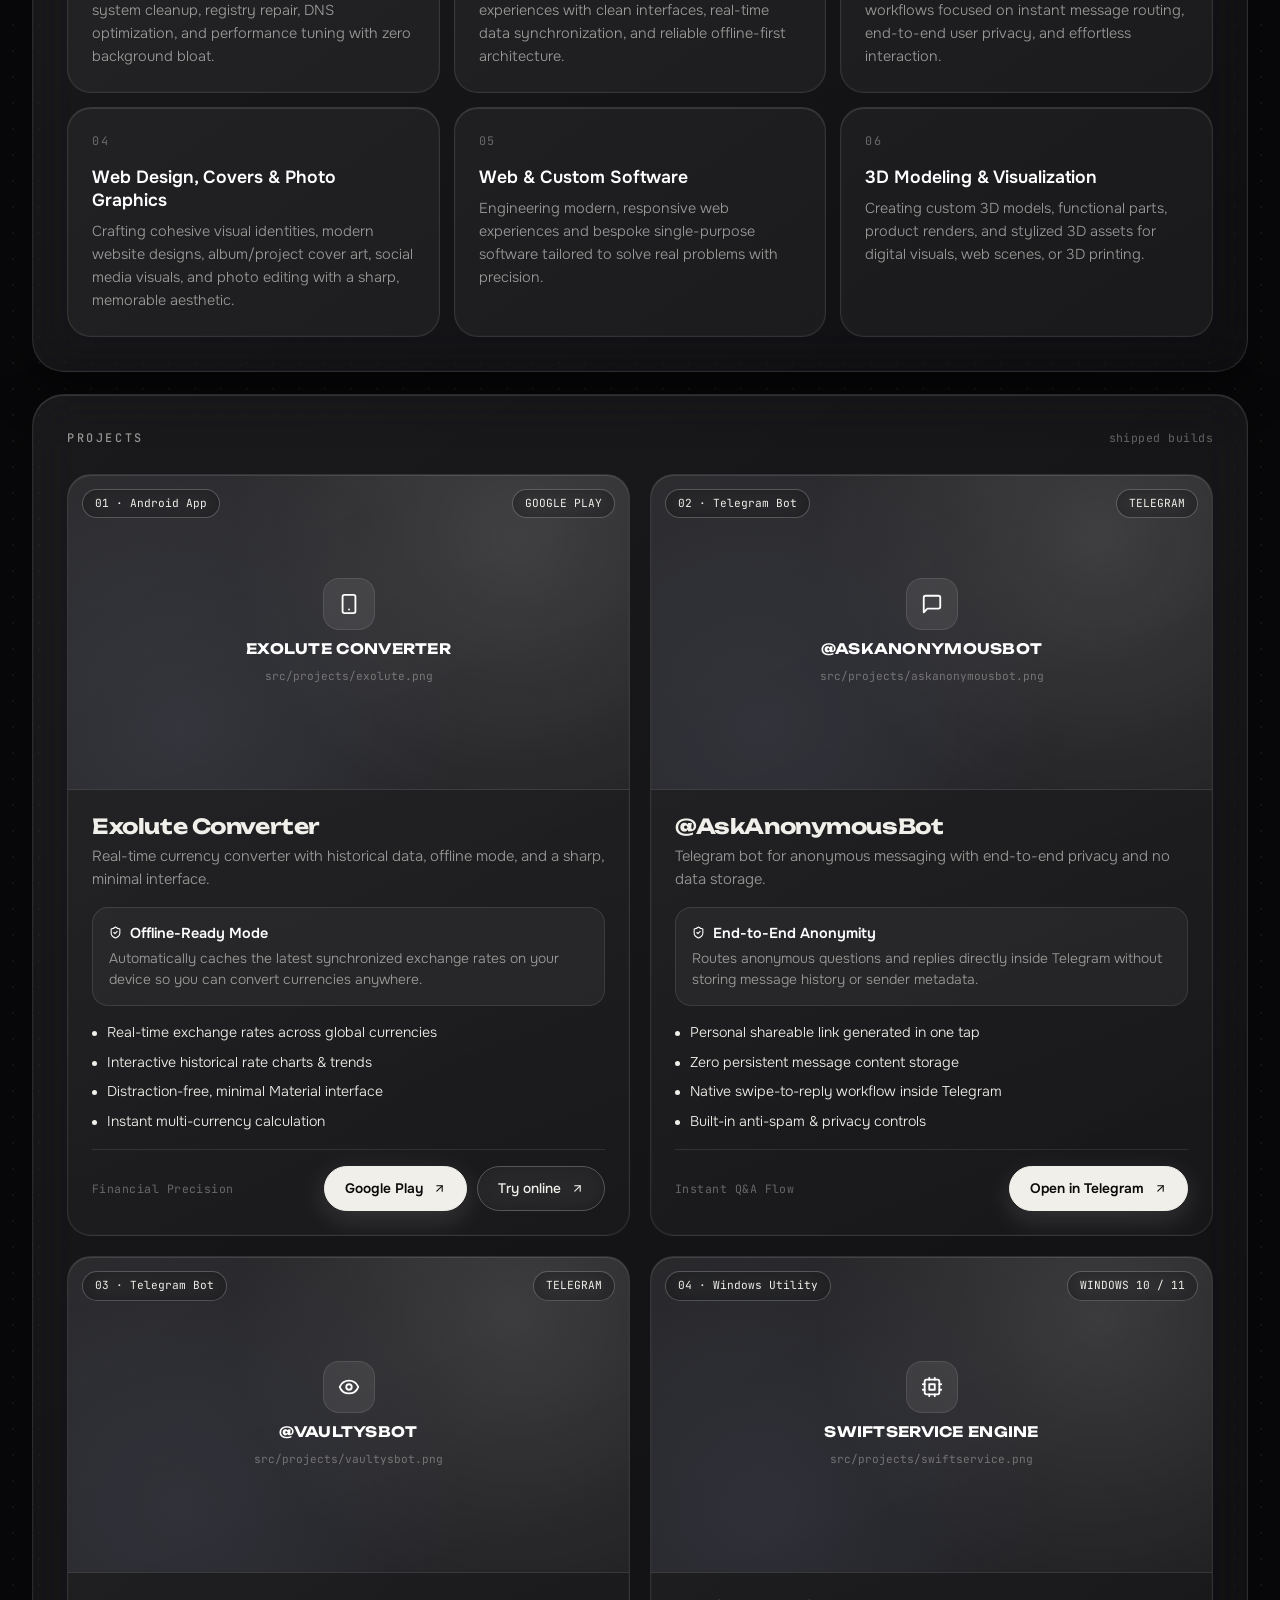
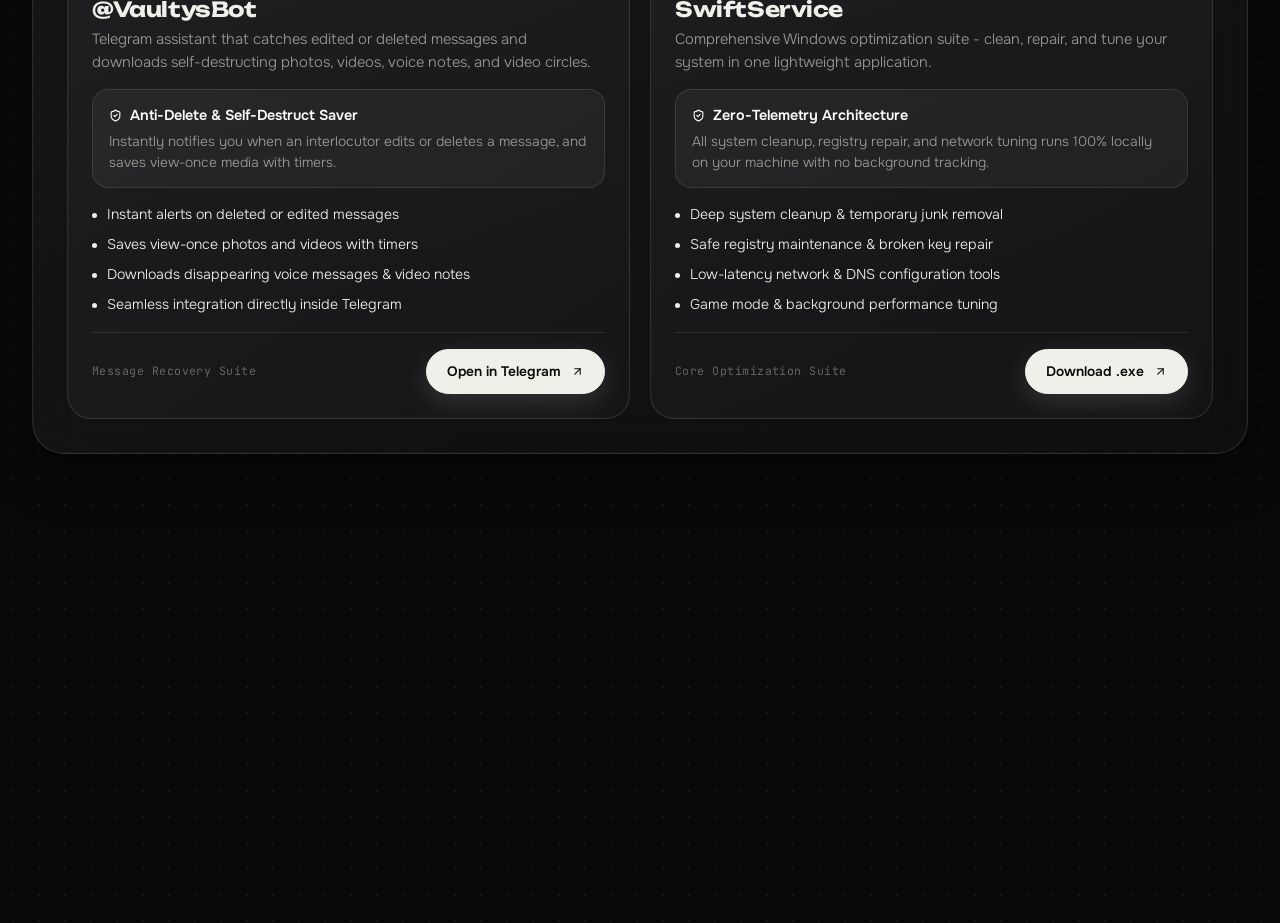
==== commit 1d50cef0: "Fix contact form submission and provider fallback" ====
--- a/index.html
+++ b/index.html
@@ -245,9 +245,10 @@
 
         <textarea name="message" required maxlength="4000" rows="4" data-i18n-placeholder="modal.msgPlaceholder" placeholder="Tell me about your idea..." class="form-input form-textarea"></textarea>
 
-        <p id="form-status" class="form-status hidden"></p>
+        <p id="form-status" class="form-status hidden" role="status" aria-live="polite"></p>
 
         <div class="form-actions">
+          <button type="submit" id="form-fallback" class="btn btn-secondary" data-i18n="modal.sendFallback" hidden>Send via the contact service</button>
           <button type="submit" id="form-submit" class="btn btn-primary">
             <span id="form-submit-text" data-i18n="modal.sendBtn">Send Message</span>
             <i data-icon="send" class="icon-sm"></i>
--- a/style.css
+++ b/style.css
@@ -731,4 +731,5 @@
     transition-duration: 0.01ms !important;
     scroll-behavior: auto !important;
   }
-}+}
+#form-fallback[hidden] { display: none; }
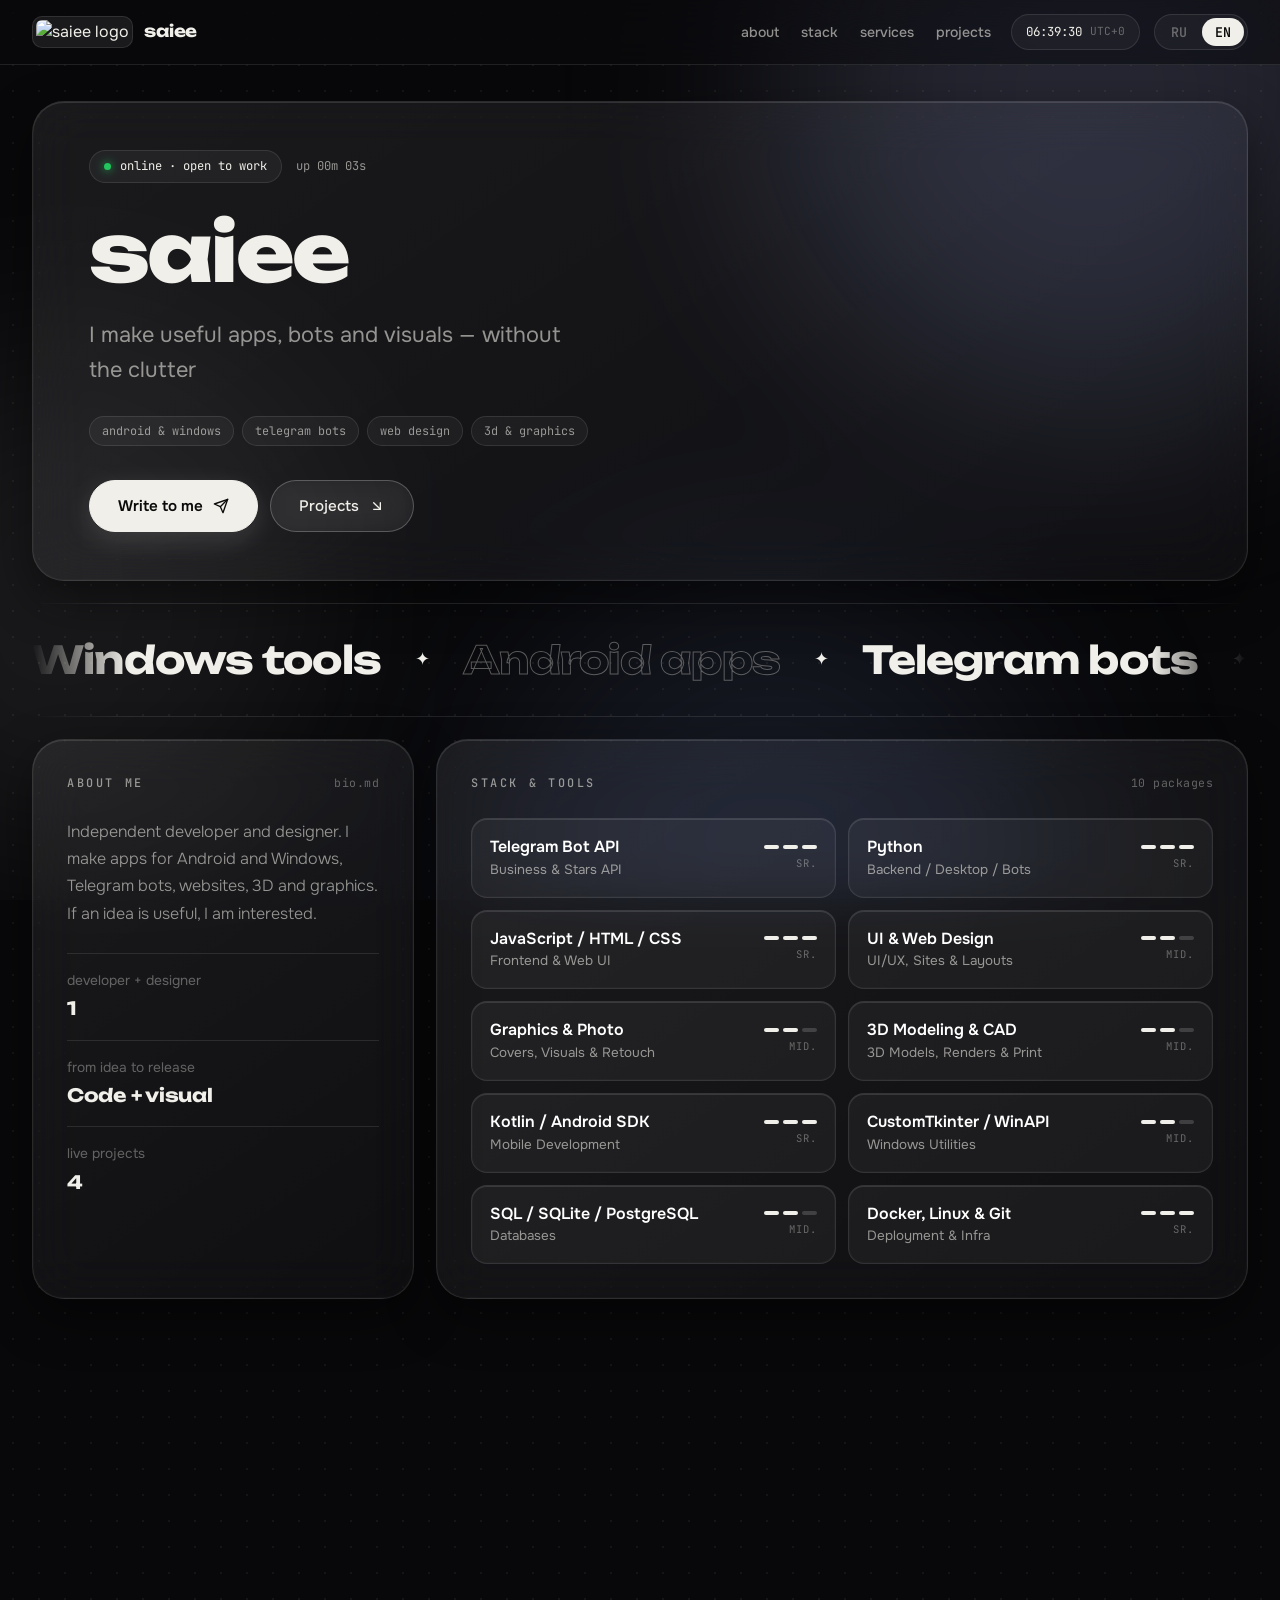
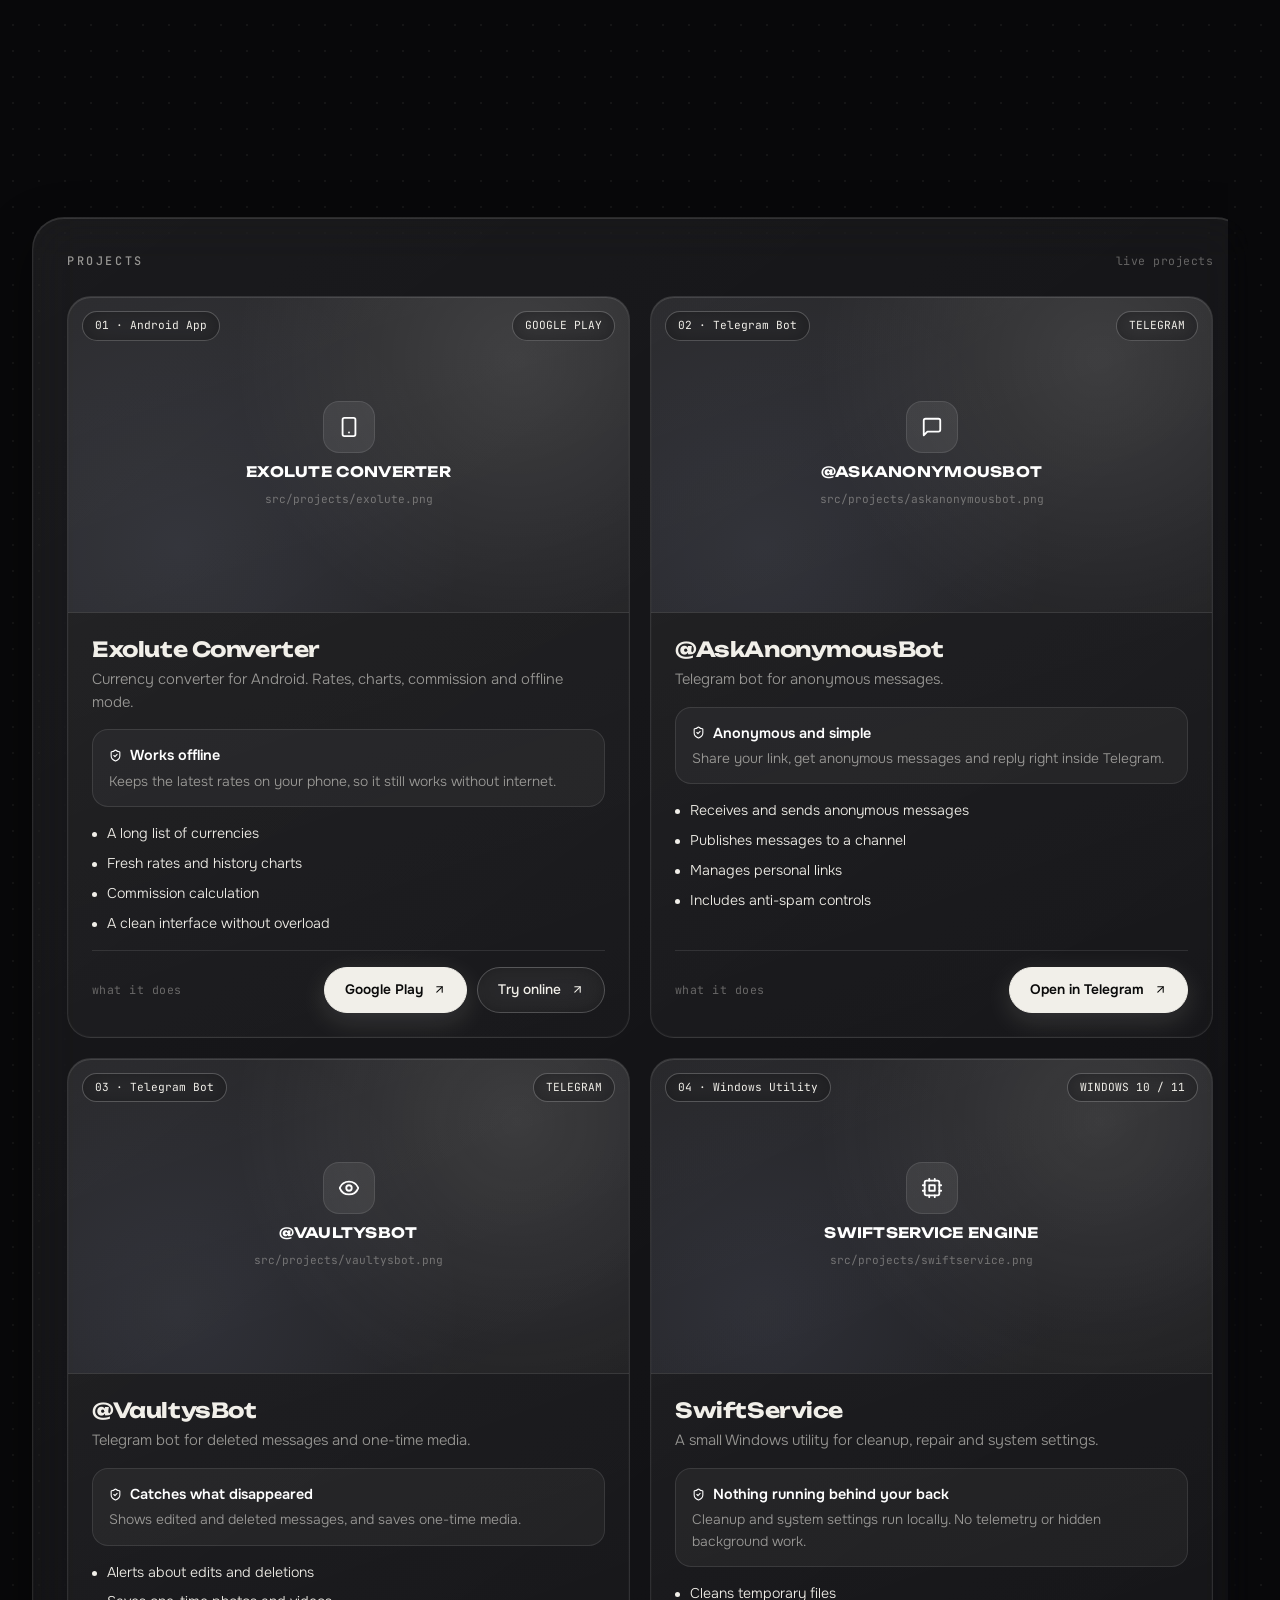
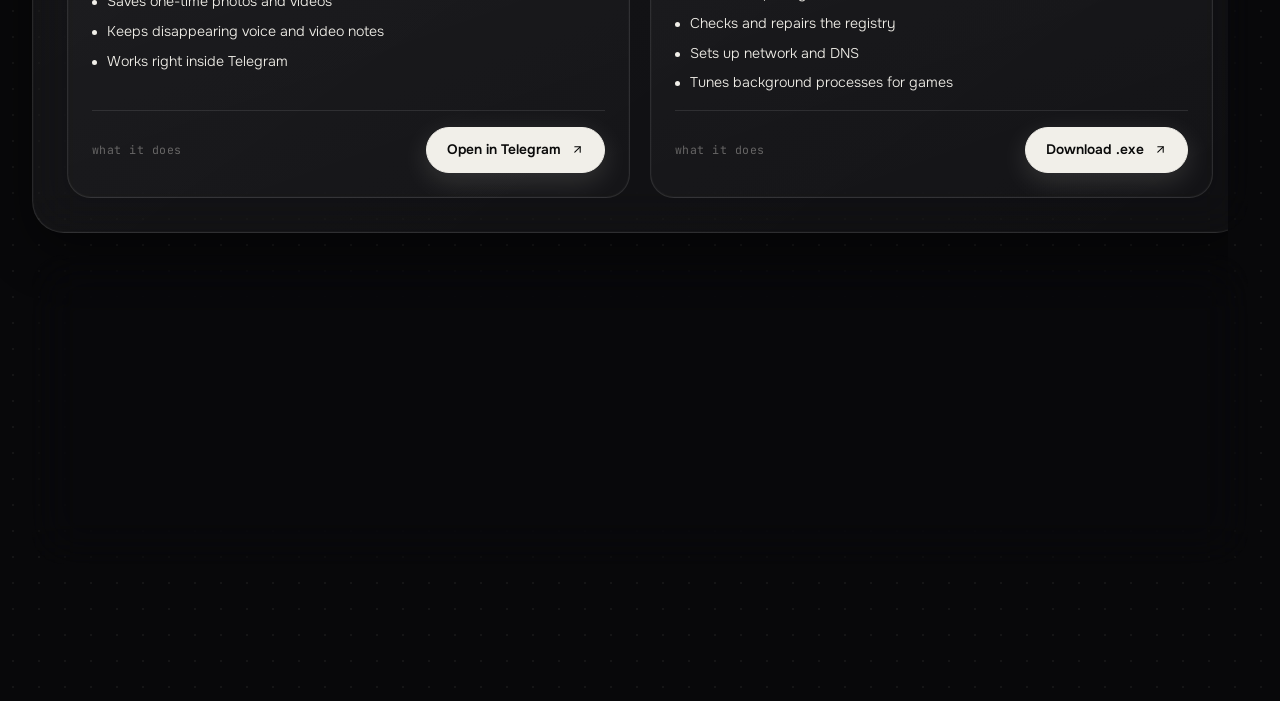
==== commit ff27c9c8: "Revise website content for clarity and consistency; update descriptions and tags across HTML and Jav" ====
--- a/index.html
+++ b/index.html
@@ -4,12 +4,12 @@
   <meta charset="UTF-8" />
   <meta name="viewport" content="width=device-width, initial-scale=1.0" />
   <title>saiee</title>
-  <meta name="description" content="Independent developer & designer building minimalist utilities for Windows, Android, and Telegram, alongside web design, 3D modeling, cover art, and photo editing." />
+  <meta name="description" content="Independent developer and designer. Apps for Android and Windows, Telegram bots, websites, 3D and graphics." />
   <meta name="theme-color" content="#0A0A0A" />
 
   <meta property="og:type" content="website" />
   <meta property="og:title" content="saiee" />
-  <meta property="og:description" content="Independent developer & designer crafting minimal digital tools, web interfaces, 3D models, and visual graphics." />
+  <meta property="og:description" content="Apps, bots, websites, 3D and graphics. Made by saiee." />
   <meta property="og:image" content="src/logo/nobg%20logo.png" />
   <meta name="twitter:card" content="summary" />
 
@@ -66,7 +66,7 @@
             <div class="status-bar">
               <div class="status-pill">
                 <span class="status-dot"></span>
-                <span data-i18n="hero.status">online · ready to build</span>
+                <span data-i18n="hero.status">online · open to work</span>
               </div>
               <span class="meta-item" title="Session Uptime">
                 <span data-i18n="hero.uptime">up</span>
@@ -77,19 +77,19 @@
             <h1 class="hero-title">saiee<span class="accent-dot"></span></h1>
 
             <p class="hero-subtitle" data-i18n="hero.subtitle">
-              an independent developer crafting minimal and focused digital tools
+              I make useful apps, bots and visuals — without the clutter
             </p>
 
             <div class="hero-tags">
-              <span class="mini-tag">zero-telemetry</span>
-              <span class="mini-tag">local-first</span>
-              <span class="mini-tag">web & graphic design</span>
-              <span class="mini-tag">3d modeling</span>
+              <span class="mini-tag">android & windows</span>
+              <span class="mini-tag">telegram bots</span>
+              <span class="mini-tag">web design</span>
+              <span class="mini-tag">3d & graphics</span>
             </div>
 
             <div class="hero-actions">
               <button type="button" data-open-contact class="btn btn-primary">
-                <span data-i18n="hero.contactBtn">Contact Me</span>
+                <span data-i18n="hero.contactBtn">Write to me</span>
                 <i data-icon="send" class="icon-sm"></i>
               </button>
               <button type="button" data-scroll="projects" class="btn btn-secondary">
@@ -115,7 +115,7 @@
         </div>
 
         <p class="about-paragraph" data-i18n="about.text">
-          I am an independent developer building minimalist utilities with sharp design for Windows, Android, and Telegram. Every tool is crafted to do one job well with local-first privacy, high speed, and zero clutter. Beyond code, I create web designs, 3D models, cover art, and photo graphics. Let's build something incredible together!
+          Independent developer and designer. I make apps for Android and Windows, Telegram bots, websites, 3D and graphics. If an idea is useful, I am interested.
         </p>
 
         <div class="stats-grid" id="stats-grid"></div>
@@ -150,7 +150,7 @@
           <h2 class="section-title">
             <span data-i18n="projects.title">projects</span>
           </h2>
-          <span class="section-badge" data-i18n="projects.badge">shipped builds</span>
+          <span class="section-badge" data-i18n="projects.badge">live projects</span>
         </div>
 
         <div id="projects-list" class="projects-list"></div>
@@ -168,11 +168,11 @@
 
         <div class="contact-banner">
           <div class="contact-banner-text">
-            <span class="contact-banner-title" data-i18n="links.ctaTitle">Got an idea, design, or custom tool request?</span>
-            <span class="contact-banner-sub" data-i18n="links.ctaSub">Direct form or email - fast response, zero bureaucracy.</span>
+            <span class="contact-banner-title" data-i18n="links.ctaTitle">Need an app, bot, website or design?</span>
+            <span class="contact-banner-sub" data-i18n="links.ctaSub">Write to me. We will figure it out.</span>
           </div>
           <button type="button" data-open-contact class="btn btn-primary btn-sm">
-            <span data-i18n="links.ctaBtn">Let's Talk</span>
+            <span data-i18n="links.ctaBtn">Write to me</span>
             <i data-icon="message-square" class="icon-sm"></i>
           </button>
         </div>
@@ -181,11 +181,11 @@
 
     <footer class="site-footer" data-fade>
       <div class="footer-top">
-        <span class="footer-meta">opensource ◡ created at 2024</span>
+        <span class="footer-meta" data-i18n="footer.meta">opensource ◡ since 2024</span>
       </div>
       <div class="footer-bottom">
-        <span>© 2026 saiee · built with precision.</span>
-        <button type="button" data-open-contact class="footer-link" data-i18n="footer.contact">direct contact →</button>
+        <span data-i18n="footer.copy">© 2026 saiee · built by me.</span>
+        <button type="button" data-open-contact class="footer-link" data-i18n="footer.contact">write to me</button>
       </div>
     </footer>
   </div>
@@ -194,8 +194,8 @@
     <div class="modal-panel">
       <div class="modal-head">
         <div>
-          <span class="modal-eyebrow" data-i18n="modal.eyebrow">Direct Contact</span>
-          <h3 id="modal-title" class="modal-title" data-i18n="modal.title">Let's Talk</h3>
+          <span class="modal-eyebrow" data-i18n="modal.eyebrow">Contact</span>
+          <h3 id="modal-title" class="modal-title" data-i18n="modal.title">Write to me</h3>
         </div>
         <button type="button" id="modal-close" class="icon-btn" aria-label="Close modal">
           <i data-icon="x" class="icon-md"></i>
@@ -203,7 +203,7 @@
       </div>
 
       <p class="modal-desc" data-i18n="modal.desc">
-        Have a project in mind? Reach out directly via email or send a message below.
+        Tell me what you need. A couple of sentences is enough.
       </p>
 
       <div class="modal-quick-links">
@@ -215,7 +215,7 @@
         <button type="button" id="modal-copy-email" class="chip-link">
           <span id="modal-copy-idle" class="chip-inner">
             <i data-icon="copy" class="icon-xs"></i>
-            <span data-i18n="links.copyEmail">Copy Email</span>
+            <span data-i18n="links.copyEmail">Copy email</span>
           </span>
           <span id="modal-copy-done" class="chip-inner hidden">
             <i data-icon="check" class="icon-xs text-success"></i>
@@ -230,7 +230,7 @@
 
         <a href="https://www.paypal.com/paypalme/mentalhash" target="_blank" rel="noopener noreferrer" class="chip-link chip-support">
           <i data-icon="heart" class="icon-xs text-orange"></i>
-          <span data-i18n="links.support">Support</span>
+          <span data-i18n="links.support">Support me</span>
         </a>
       </div>
 
@@ -260,4 +260,4 @@
 
   <script src="script.js"></script>
 </body>
-</html>+</html>
